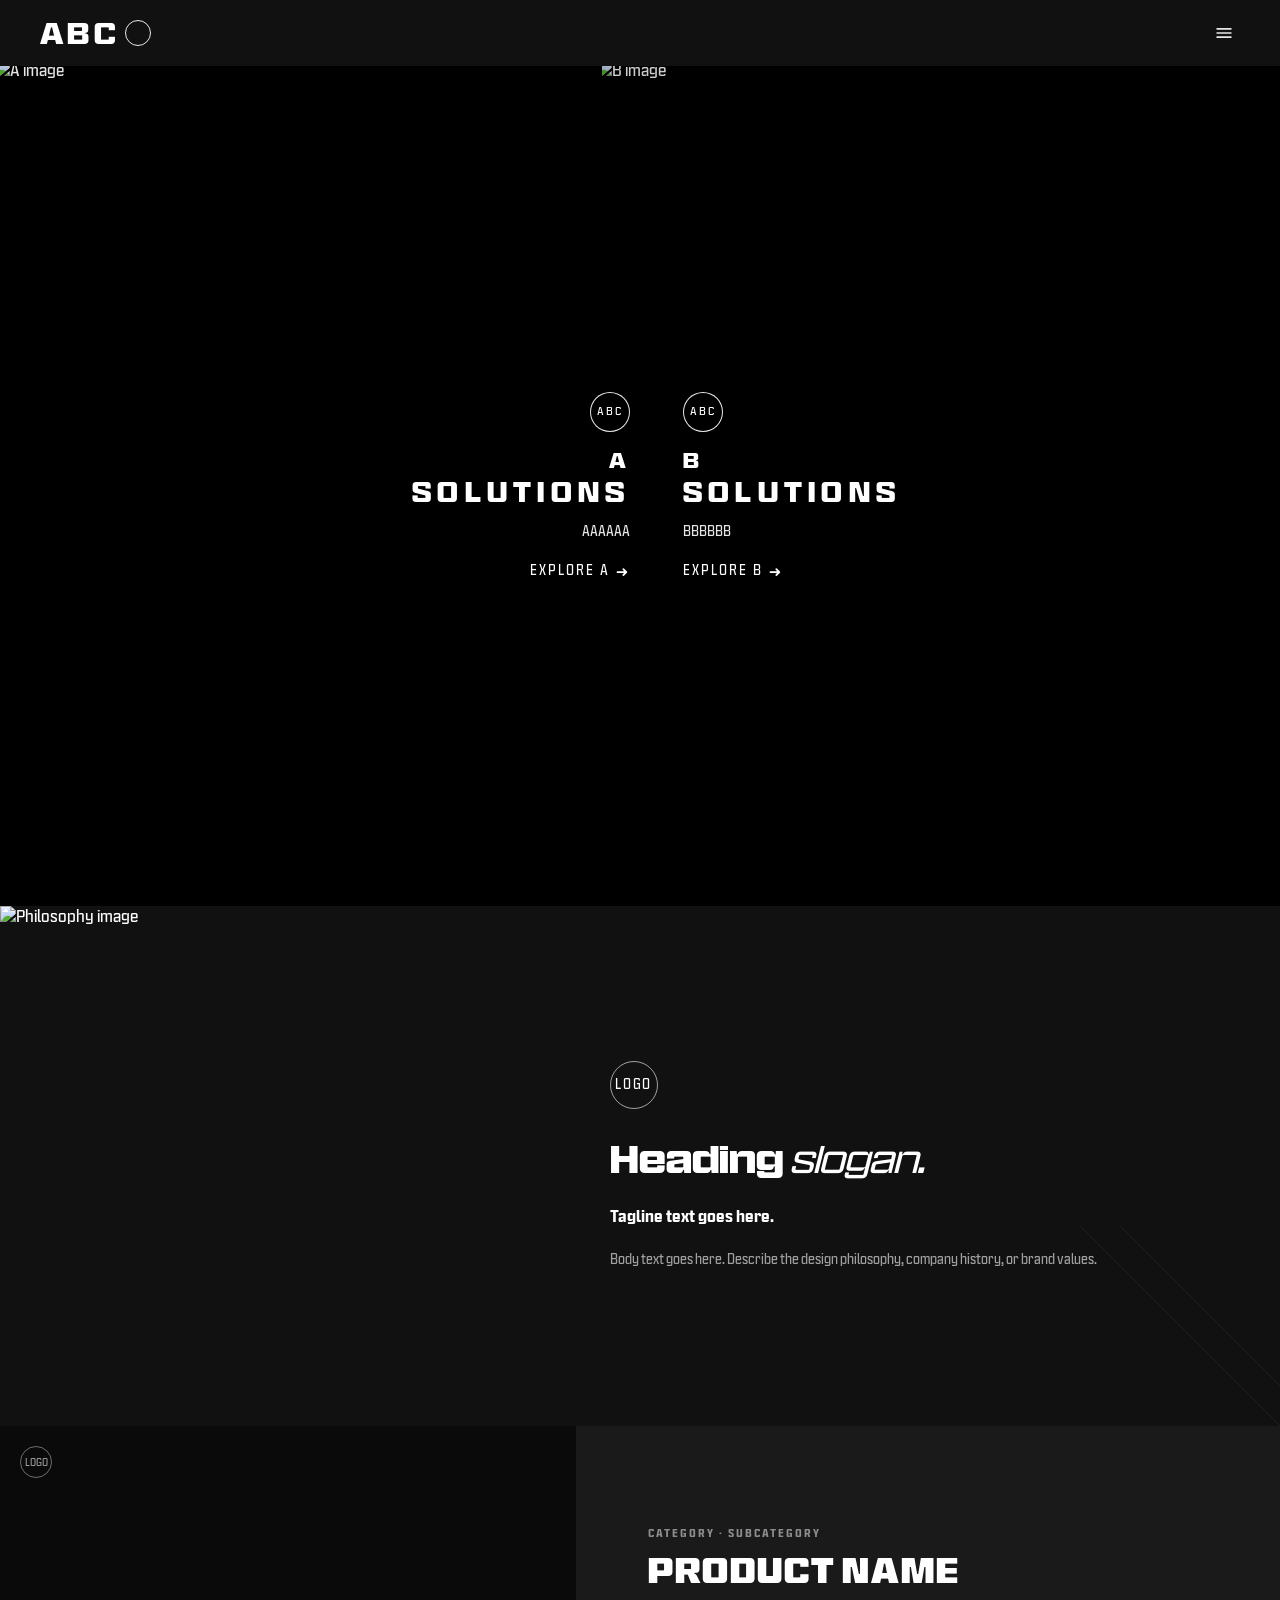
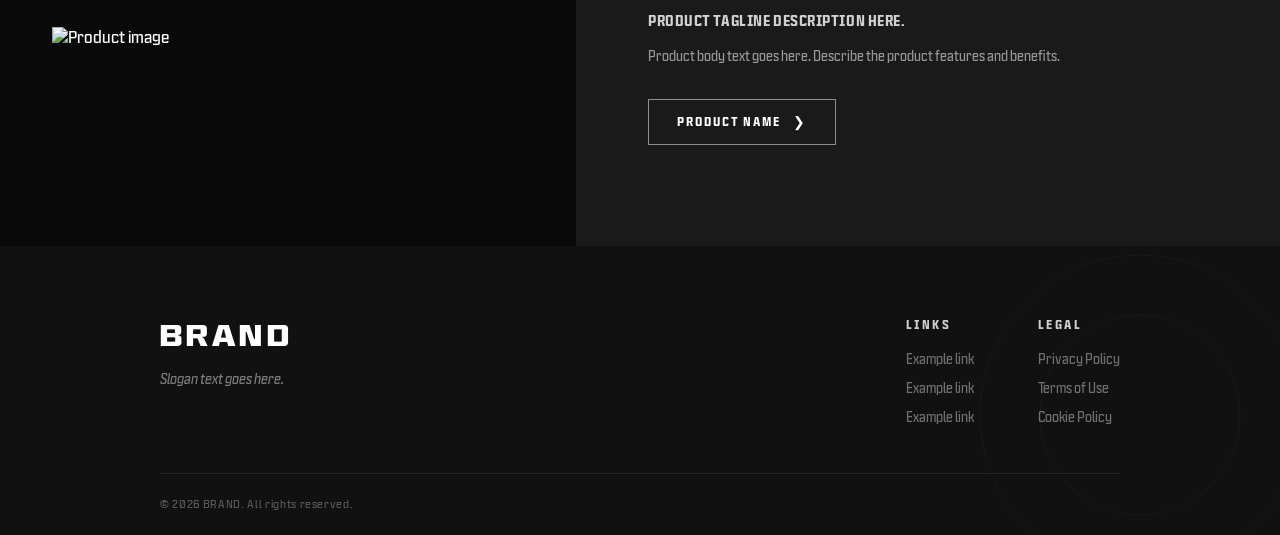
==== docs/index.html @ 8c626a12 "Initial commit: static website with Flask source and GitHub Pages build Made-with: Cursor" ====
<!DOCTYPE html>
<html lang="zh-CN">
<head>
  <meta charset="UTF-8" />
  <title>首页模版 - Defence / Security</title>
  <meta name="viewport" content="width=device-width, initial-scale=1" />
  <link rel="stylesheet" href="css/home.css" />
</head>
<body>
  <!-- 顶部导航栏 -->
  <header class="site-header">
    <div class="nav-left">
      <a href="#" class="nav-logo" id="nav-logo">
        <span id="nav-logo-text"></span>
        <span class="nav-logo-badge" id="nav-logo-badge"></span>
      </a>
    </div>
    <div class="nav-right">
      <button class="nav-icon-btn" id="nav-menu-btn" type="button" aria-label="Menu">
        <svg class="icon-menu" viewBox="0 0 24 24" aria-hidden="true">
          <path d="M3 6h18v2H3V6zm0 5h18v2H3v-2zm0 5h18v2H3v-2z" />
        </svg>
        <svg class="icon-close" viewBox="0 0 24 24" aria-hidden="true">
          <path d="M19 6.41L17.59 5 12 10.59 6.41 5 5 6.41 10.59 12 5 17.59 6.41 19 12 13.41 17.59 19 19 17.59 13.41 12z" />
        </svg>
      </button>
    </div>
  </header>

  <!-- 全屏菜单 -->
  <div class="menu-overlay" id="menu-overlay" aria-hidden="true">
    <svg class="menu-deco menu-deco-ring" viewBox="0 0 400 400" aria-hidden="true">
      <circle cx="200" cy="200" r="180" />
      <circle cx="200" cy="200" r="120" />
    </svg>
    <svg class="menu-deco menu-deco-dots" viewBox="0 0 200 200" aria-hidden="true">
      <circle cx="20" cy="20" r="3" />
      <circle cx="60" cy="40" r="2" />
      <circle cx="100" cy="15" r="4" />
      <circle cx="140" cy="55" r="2.5" />
      <circle cx="180" cy="30" r="3" />
      <circle cx="40" cy="80" r="2" />
      <circle cx="90" cy="70" r="3.5" />
      <circle cx="150" cy="90" r="2" />
      <circle cx="30" cy="140" r="3" />
      <circle cx="80" cy="160" r="2.5" />
      <circle cx="160" cy="150" r="3" />
      <circle cx="120" cy="180" r="2" />
    </svg>
    <svg class="menu-deco menu-deco-lines" viewBox="0 0 600 600" aria-hidden="true">
      <line x1="0" y1="150" x2="600" y2="50" />
      <line x1="0" y1="300" x2="600" y2="200" />
      <line x1="0" y1="450" x2="600" y2="550" />
    </svg>

    <div class="menu-body">
      <div class="menu-columns">
        <div class="menu-column">
          <h3 class="menu-section-title">SECTION ONE</h3>
          <ul class="menu-list">
            <li><a href="#">Example link 1</a></li>
            <li><a href="#">Example link 2</a></li>
            <li><a href="#">Example link 3</a></li>
          </ul>
        </div>
        <div class="menu-column">
          <h3 class="menu-section-title">SECTION TWO</h3>
          <ul class="menu-list">
            <li><a href="#">Example link A</a></li>
            <li><a href="#">Example link B</a></li>
            <li><a href="#">Example link C</a></li>
          </ul>
        </div>
        <div class="menu-column">
          <h3 class="menu-section-title">SECTION THREE</h3>
          <ul class="menu-list">
            <li><a href="#">Example link &alpha;</a></li>
            <li><a href="#">Example link &beta;</a></li>
          </ul>
        </div>
        <div class="menu-column">
          <h3 class="menu-section-title">SECTION FOUR</h3>
          <ul class="menu-list">
            <li><a href="#">Example link I</a></li>
            <li><a href="#">Example link II</a></li>
          </ul>
        </div>
      </div>
      <div class="menu-footer-row">
        <button class="menu-newsletter-btn" type="button">
          subscribe
        </button>
        <div class="menu-footer-tagline">slogan 1</div>
      </div>
    </div>
  </div>

  <!-- 首屏左右双栏 -->
  <main class="hero">
    <svg class="sr-only" aria-hidden="true">
      <defs>
        <clipPath id="clip-left" clipPathUnits="objectBoundingBox">
          <path d="M0 0 L0.98 0 L0.98 0.45 C0.97 0.55, 0.95 0.65, 0.92 0.75 C0.89 0.85, 0.87 0.93, 0.86 1 L0 1 Z" />
        </clipPath>
        <clipPath id="clip-right" clipPathUnits="objectBoundingBox">
          <path d="M0 0 L1 0 L1 1 L0 1 C0.04 0.92, 0.08 0.85, 0.15 0.7 C0.22 0.5, 0.30 0.3, 0.35 0 Z" />
        </clipPath>
      </defs>
    </svg>
    <section class="hero-column hero-column-left" id="hero-left">
      <img class="hero-bg" id="hero-left-bg" src="about:blank" alt="" />
      <div class="hero-content">
        <div class="hero-logo-mark" id="hero-left-mark"></div>
        <div class="hero-title">
          <div class="hero-title-line" id="hero-left-title-line1"></div>
          <div class="hero-title-line" id="hero-left-title-line2"></div>
        </div>
        <p class="hero-subtitle" id="hero-left-subtitle"></p>
        <a href="#" class="hero-link" id="hero-left-link">
          <span id="hero-left-link-label"></span>
          <span>&#10140;</span>
        </a>
      </div>
    </section>

    <section class="hero-column hero-column-right" id="hero-right">
      <img class="hero-bg" id="hero-right-bg" src="about:blank" alt="" />
      <div class="hero-content">
        <div class="hero-logo-mark" id="hero-right-mark"></div>
        <div class="hero-title">
          <div class="hero-title-line" id="hero-right-title-line1"></div>
          <div class="hero-title-line" id="hero-right-title-line2"></div>
        </div>
        <p class="hero-subtitle" id="hero-right-subtitle"></p>
        <a href="#" class="hero-link" id="hero-right-link">
          <span id="hero-right-link-label"></span>
          <span>&#10140;</span>
        </a>
      </div>
    </section>
  </main>

  <!-- 设计理念介绍 -->
  <section class="philosophy fade-section">
    <div class="philosophy-image">
      <img class="philosophy-img" id="philosophy-img" src="about:blank" alt="" />
    </div>
    <div class="philosophy-content">
      <div class="philosophy-icon" id="philosophy-icon"></div>
      <h2 class="philosophy-heading">
        <span class="philosophy-heading-bold" id="philosophy-heading-bold"></span>
        <span class="philosophy-heading-light" id="philosophy-heading-light"></span>
      </h2>
      <p class="philosophy-tagline" id="philosophy-tagline"></p>
      <p class="philosophy-body" id="philosophy-body"></p>
    </div>
    <svg class="section-deco section-deco-corner" viewBox="0 0 200 200" aria-hidden="true">
      <line x1="0" y1="0" x2="200" y2="200" />
      <line x1="40" y1="0" x2="200" y2="160" />
    </svg>
  </section>

  <!-- 产品卡片 -->
  <section class="product-card fade-section" id="product-card">
    <div class="product-card-image">
      <div class="product-card-badge" id="product-card-badge"></div>
      <img class="product-card-img" id="product-card-img" src="about:blank" alt="" />
    </div>
    <div class="product-card-content">
      <p class="product-card-category" id="product-card-category"></p>
      <h2 class="product-card-title" id="product-card-title"></h2>
      <p class="product-card-tagline" id="product-card-tagline"></p>
      <p class="product-card-body" id="product-card-body"></p>
      <a class="product-card-link" id="product-card-link" href="#">
        <span id="product-card-link-label"></span>
        <span class="product-card-link-arrow">&#10095;</span>
      </a>
    </div>
  </section>

  <!-- 底部 -->
  <footer class="site-footer">
    <div class="footer-inner">
      <div class="footer-brand">
        <span class="footer-logo" id="footer-logo"></span>
        <p class="footer-slogan" id="footer-slogan"></p>
      </div>
      <div class="footer-links">
        <div class="footer-link-group">
          <h4 class="footer-link-title">Links</h4>
          <ul>
            <li><a href="#">Example link</a></li>
            <li><a href="#">Example link</a></li>
            <li><a href="#">Example link</a></li>
          </ul>
        </div>
        <div class="footer-link-group">
          <h4 class="footer-link-title">Legal</h4>
          <ul>
            <li><a href="#">Privacy Policy</a></li>
            <li><a href="#">Terms of Use</a></li>
            <li><a href="#">Cookie Policy</a></li>
          </ul>
        </div>
      </div>
    </div>
    <div class="footer-bottom">
      <p id="footer-copyright"></p>
    </div>
    <svg class="footer-deco" viewBox="0 0 400 400" aria-hidden="true">
      <circle cx="200" cy="200" r="160" />
      <circle cx="200" cy="200" r="100" />
    </svg>
  </footer>

  <script src="js/home.js"></script>
</body>
</html>
---- docs/css/home.css ----
/* Hitmarker Display */
@font-face {
  font-family: "Hitmarker";
  src: url("../fonts/HitmarkerNormal-Light.woff2") format("woff2");
  font-weight: 300;
  font-style: normal;
  font-display: swap;
}
@font-face {
  font-family: "Hitmarker";
  src: url("../fonts/HitmarkerNormal-Regular.woff2") format("woff2");
  font-weight: 400;
  font-style: normal;
  font-display: swap;
}
@font-face {
  font-family: "Hitmarker";
  src: url("../fonts/HitmarkerNormal-Medium.woff2") format("woff2");
  font-weight: 500;
  font-style: normal;
  font-display: swap;
}
@font-face {
  font-family: "Hitmarker";
  src: url("../fonts/HitmarkerNormal-Bold.woff2") format("woff2");
  font-weight: 700;
  font-style: normal;
  font-display: swap;
}
@font-face {
  font-family: "Hitmarker";
  src: url("../fonts/HitmarkerNormal-Black.woff2") format("woff2");
  font-weight: 900;
  font-style: normal;
  font-display: swap;
}

/* Hitmarker Text */
@font-face {
  font-family: "Hitmarker Text";
  src: url("../fonts/HitmarkerText-Regular.woff2") format("woff2");
  font-weight: 400;
  font-style: normal;
  font-display: swap;
}
@font-face {
  font-family: "Hitmarker Text";
  src: url("../fonts/HitmarkerText-Medium.woff2") format("woff2");
  font-weight: 500;
  font-style: normal;
  font-display: swap;
}
@font-face {
  font-family: "Hitmarker Text";
  src: url("../fonts/HitmarkerText-Bold.woff2") format("woff2");
  font-weight: 700;
  font-style: normal;
  font-display: swap;
}
@font-face {
  font-family: "Hitmarker Text";
  src: url("../fonts/HitmarkerText-Italic.woff2") format("woff2");
  font-weight: 400;
  font-style: italic;
  font-display: swap;
}

* {
  box-sizing: border-box;
  margin: 0;
  padding: 0;
}

html {
  scroll-behavior: smooth;
}

body {
  font-family: "Hitmarker Text", "Hitmarker", -apple-system, BlinkMacSystemFont,
    system-ui, sans-serif;
  background: #000;
  color: #fff;
  min-height: 100vh;
}

a {
  color: inherit;
  text-decoration: none;
}

img {
  max-width: 100%;
  display: block;
}

/* 顶部导航栏 */

.site-header {
  background: #111;
  color: #fff;
  padding: 16px 40px;
  display: flex;
  align-items: center;
  justify-content: space-between;
  position: relative;
  z-index: 50;
}

.nav-left {
  display: flex;
  align-items: center;
  gap: 12px;
}

.nav-logo {
  font-family: "Hitmarker", sans-serif;
  font-weight: 700;
  font-size: 28px;
  letter-spacing: 0.16em;
  text-transform: uppercase;
  display: inline-flex;
  align-items: center;
  gap: 6px;
}

.nav-logo-badge {
  width: 26px;
  height: 26px;
  border-radius: 999px;
  border: 1px solid rgba(255, 255, 255, 0.9);
  display: inline-flex;
  align-items: center;
  justify-content: center;
  font-size: 11px;
}

.nav-right {
  display: flex;
  align-items: center;
  gap: 14px;
}

.nav-icon-btn {
  width: 32px;
  height: 32px;
  border-radius: 50%;
  border: none;
  background: transparent;
  display: inline-flex;
  align-items: center;
  justify-content: center;
  padding: 0;
  cursor: pointer;
}

.nav-icon-btn svg {
  width: 20px;
  height: 20px;
  fill: #ffffff;
  opacity: 0.9;
  transition:
    opacity 0.2s ease,
    transform 0.2s ease;
}

.nav-icon-btn:hover svg {
  opacity: 1;
  transform: scale(1.05);
}

.nav-icon-btn .icon-close {
  display: none;
}

.nav-icon-btn.is-active .icon-menu {
  display: none;
}

.nav-icon-btn.is-active .icon-close {
  display: block;
}

/* 全屏菜单 */

.menu-overlay {
  position: fixed;
  inset: 0;
  z-index: 40;
  background: linear-gradient(145deg, #0a0a0a 0%, #111 35%, #1a1a1a 60%, #222 100%);
  visibility: hidden;
  opacity: 0;
  transition:
    opacity 0.35s ease,
    visibility 0.35s ease;
  overflow: hidden;
}

.menu-overlay.is-active {
  visibility: visible;
  opacity: 1;
}

/* 装饰性 SVG 元素 */

.menu-deco {
  position: absolute;
  pointer-events: none;
}

.menu-deco-ring {
  width: 480px;
  height: 480px;
  right: -80px;
  bottom: -100px;
  fill: none;
  stroke: rgba(255, 255, 255, 0.05);
  stroke-width: 1;
  animation: decoSpin 40s linear infinite;
}

.menu-deco-dots {
  width: 300px;
  height: 300px;
  right: 60px;
  top: 80px;
  fill: rgba(255, 255, 255, 0.07);
  animation: decoFloat 6s ease-in-out infinite alternate;
}

.menu-deco-lines {
  width: 100%;
  height: 100%;
  left: 0;
  top: 0;
  stroke: rgba(255, 255, 255, 0.03);
  stroke-width: 1;
  fill: none;
}

@keyframes decoSpin {
  from { transform: rotate(0deg); }
  to { transform: rotate(360deg); }
}

@keyframes decoFloat {
  from { transform: translateY(0); }
  to { transform: translateY(-18px); }
}

/* 菜单主体内容 */

.menu-body {
  position: relative;
  z-index: 1;
  max-width: 960px;
  margin: 0 auto;
  padding: 100px 48px 48px;
  height: 100%;
  display: flex;
  flex-direction: column;
  justify-content: center;
  gap: 48px;
}

.menu-columns {
  display: grid;
  grid-template-columns: repeat(4, minmax(0, 1fr));
  gap: 40px;
}

.menu-column {
  font-size: 13px;
}

.menu-section-title {
  font-family: "Hitmarker", sans-serif;
  font-size: 14px;
  font-weight: 700;
  letter-spacing: 0.2em;
  text-transform: uppercase;
  margin-bottom: 16px;
  padding-bottom: 10px;
  border-bottom: 1px solid rgba(255, 255, 255, 0.15);
  color: #fff;
}

.menu-list {
  list-style: none;
  display: grid;
  gap: 10px;
  color: rgba(255, 255, 255, 0.6);
}

.menu-list li {
  padding: 4px 0;
}

.menu-list a {
  color: inherit;
  text-decoration: none;
  display: inline-block;
  font-size: 13px;
  letter-spacing: 0.04em;
  position: relative;
  padding-left: 14px;
  transition:
    color 0.2s ease,
    padding-left 0.2s ease;
}

.menu-list a::before {
  content: "";
  position: absolute;
  left: 0;
  top: 50%;
  width: 6px;
  height: 1px;
  background: rgba(255, 255, 255, 0.3);
  transition:
    width 0.2s ease,
    background 0.2s ease;
}

.menu-list a:hover {
  color: #ffffff;
  padding-left: 20px;
}

.menu-list a:hover::before {
  width: 12px;
  background: #ffffff;
}

.menu-footer-row {
  margin-top: auto;
  display: flex;
  align-items: center;
  justify-content: space-between;
  gap: 16px;
  font-size: 12px;
  padding-top: 20px;
  border-top: 1px solid rgba(255, 255, 255, 0.1);
}

.menu-newsletter-btn {
  padding: 10px 24px;
  border-radius: 0;
  border: 1px solid rgba(255, 255, 255, 0.6);
  background: transparent;
  color: #ffffff;
  font-size: 11px;
  letter-spacing: 0.2em;
  text-transform: uppercase;
  cursor: pointer;
  transition:
    background 0.2s ease,
    border-color 0.2s ease;
}

.menu-newsletter-btn:hover {
  background: rgba(255, 255, 255, 0.1);
  border-color: #ffffff;
}

.menu-footer-tagline {
  white-space: nowrap;
  opacity: 0.5;
  font-style: italic;
  letter-spacing: 0.08em;
}

/* 首屏左右双栏 */

.hero {
  height: calc(100vh - 60px);
  min-height: 480px;
  display: flex;
  flex-direction: row;
}

.hero-column {
  position: relative;
  flex: 1 1 50%;
  overflow: hidden;
  cursor: pointer;
  transition: flex 0.5s cubic-bezier(0.25, 0.46, 0.45, 0.94);
}

.hero-column::before {
  content: "";
  position: absolute;
  inset: 0;
  background: linear-gradient(
    to bottom,
    rgba(0, 0, 0, 0.1),
    rgba(0, 0, 0, 0.5)
  );
  z-index: 1;
  transition: background 0.5s ease;
}

.hero:hover .hero-column {
  flex: 0.7 1 35%;
}

.hero:hover .hero-column:hover {
  flex: 1.3 1 65%;
}

.hero:hover .hero-column:not(:hover)::before {
  background: linear-gradient(
    to bottom,
    rgba(0, 0, 0, 0.25),
    rgba(0, 0, 0, 0.65)
  );
}

.sr-only {
  position: absolute;
  width: 0;
  height: 0;
  overflow: hidden;
}

.hero-column-left {
  clip-path: url(#clip-left);
  margin-right: -3%;
  z-index: 2;
}

.hero-column-right {
  margin-left: -3%;
  z-index: 1;
}

.hero-bg {
  position: absolute;
  inset: -6px;
  object-fit: cover;
  width: calc(100% + 12px);
  height: calc(100% + 12px);
  transition: transform 0.4s ease-out;
}

.hero-column:hover .hero-bg {
  transform: scale(1.04);
}

.hero-content {
  position: relative;
  z-index: 2;
  height: 100%;
  display: flex;
  flex-direction: column;
  justify-content: center;
  padding: 40px;
  color: #fff;
}

.hero-column-left .hero-content {
  align-items: flex-end;
  text-align: right;
  padding-left: 30%;
  padding-right: 48px;
}

.hero-column-right .hero-content {
  padding-left: 12%;
}

.hero-logo-mark {
  width: 40px;
  height: 40px;
  border-radius: 999px;
  border: 1px solid rgba(255, 255, 255, 0.9);
  display: flex;
  align-items: center;
  justify-content: center;
  margin-bottom: 16px;
  font-size: 11px;
  letter-spacing: 0.18em;
  text-transform: uppercase;
  background: rgba(0, 0, 0, 0.35);
}

.hero-title-line {
  font-family: "Hitmarker", sans-serif;
  font-size: 20px;
  letter-spacing: 0.24em;
  text-transform: uppercase;
  font-weight: 700;
}

.hero-title-line + .hero-title-line {
  font-size: 26px;
  margin-top: 4px;
}

.hero-subtitle {
  margin-top: 14px;
  max-width: 320px;
  font-size: 13px;
  line-height: 1.5;
  opacity: 0.9;
}

.hero-link {
  margin-top: 20px;
  font-size: 13px;
  text-transform: uppercase;
  letter-spacing: 0.16em;
  display: inline-flex;
  align-items: center;
  gap: 6px;
  transition: gap 0.2s ease;
}

.hero-link:hover {
  gap: 10px;
}

.hero-link span:first-child {
  position: relative;
}

.hero-link span:first-child::after {
  content: "";
  position: absolute;
  left: 0;
  bottom: -2px;
  width: 0;
  height: 1px;
  background: #fff;
  transition: width 0.3s ease;
}

.hero-link:hover span:first-child::after {
  width: 100%;
}

.hero-link span:last-child {
  font-size: 15px;
  transform: translateY(1px);
}

/* 滚动淡入 */

.fade-section {
  opacity: 0;
  transform: translateY(40px);
  transition: opacity 0.7s ease, transform 0.7s ease;
}

.fade-section.is-visible {
  opacity: 1;
  transform: translateY(0);
}

/* 区块装饰线条 */

.section-deco {
  position: absolute;
  pointer-events: none;
}

.section-deco-corner {
  width: 200px;
  height: 200px;
  right: 0;
  bottom: 0;
  stroke: rgba(255, 255, 255, 0.05);
  stroke-width: 1;
  fill: none;
}

/* 设计理念介绍 */

.philosophy {
  display: flex;
  align-items: stretch;
  background: #111;
  min-height: 520px;
  position: relative;
  overflow: hidden;
}

.philosophy-image {
  flex: 0 0 42%;
  position: relative;
  overflow: hidden;
}

.philosophy-img {
  width: 100%;
  height: 100%;
  object-fit: cover;
  display: block;
}

.philosophy-content {
  flex: 1;
  display: flex;
  flex-direction: column;
  justify-content: center;
  padding: 80px 80px 80px 72px;
  color: #fff;
}

.philosophy-icon {
  width: 48px;
  height: 48px;
  border-radius: 999px;
  border: 1.5px solid rgba(255, 255, 255, 0.6);
  display: flex;
  align-items: center;
  justify-content: center;
  font-size: 13px;
  letter-spacing: 0.12em;
  margin-bottom: 28px;
}

.philosophy-heading {
  font-family: "Hitmarker", sans-serif;
  font-size: 36px;
  line-height: 1.2;
  margin-bottom: 24px;
}

.philosophy-heading-bold {
  font-weight: 700;
}

.philosophy-heading-light {
  font-weight: 300;
  font-style: italic;
}

.philosophy-tagline {
  font-size: 16px;
  font-weight: 600;
  line-height: 1.5;
  margin-bottom: 20px;
  max-width: 520px;
}

.philosophy-body {
  font-size: 13px;
  line-height: 1.8;
  opacity: 0.6;
  max-width: 520px;
}

/* 产品卡片 */

.product-card {
  display: flex;
  align-items: stretch;
  min-height: 420px;
  position: relative;
  overflow: hidden;
}

.product-card-image {
  flex: 0 0 45%;
  position: relative;
  overflow: hidden;
  background: #0a0a0a;
  display: flex;
  align-items: center;
  justify-content: center;
}

.product-card-badge {
  position: absolute;
  top: 20px;
  left: 20px;
  width: 32px;
  height: 32px;
  border-radius: 999px;
  border: 1px solid rgba(255, 255, 255, 0.4);
  display: flex;
  align-items: center;
  justify-content: center;
  font-size: 10px;
  color: rgba(255, 255, 255, 0.6);
  z-index: 1;
}

.product-card-img {
  width: 82%;
  height: auto;
  object-fit: contain;
  display: block;
}

.product-card-content {
  flex: 1;
  display: flex;
  flex-direction: column;
  justify-content: center;
  padding: 64px 72px;
  background: #1a1a1a;
  color: #fff;
}

.product-card-category {
  font-size: 11px;
  font-weight: 700;
  letter-spacing: 0.18em;
  text-transform: uppercase;
  margin-bottom: 12px;
  color: rgba(255, 255, 255, 0.5);
}

.product-card-title {
  font-family: "Hitmarker", sans-serif;
  font-size: 32px;
  font-weight: 900;
  letter-spacing: 0.06em;
  text-transform: uppercase;
  margin-bottom: 20px;
  color: #fff;
}

.product-card-tagline {
  font-size: 14px;
  font-weight: 700;
  line-height: 1.5;
  text-transform: uppercase;
  letter-spacing: 0.04em;
  margin-bottom: 14px;
  max-width: 480px;
  color: rgba(255, 255, 255, 0.8);
}

.product-card-body {
  font-size: 13px;
  line-height: 1.7;
  color: rgba(255, 255, 255, 0.55);
  max-width: 480px;
  margin-bottom: 32px;
}

.product-card-link {
  display: inline-flex;
  align-items: center;
  gap: 12px;
  padding: 14px 28px;
  border: 1.5px solid rgba(255, 255, 255, 0.5);
  color: #fff;
  font-size: 12px;
  font-weight: 700;
  letter-spacing: 0.16em;
  text-transform: uppercase;
  text-decoration: none;
  transition: background 0.25s ease, border-color 0.25s ease;
  align-self: flex-start;
}

.product-card-link:hover {
  background: rgba(255, 255, 255, 0.08);
  border-color: #fff;
}

.product-card-link-arrow {
  font-size: 14px;
  transition: transform 0.2s ease;
}

.product-card-link:hover .product-card-link-arrow {
  transform: translateX(4px);
}

/* 底部 Footer */

.site-footer {
  background: #111;
  color: #fff;
  position: relative;
  overflow: hidden;
  padding: 72px 40px 0;
}

.footer-inner {
  max-width: 960px;
  margin: 0 auto;
  display: flex;
  justify-content: space-between;
  gap: 48px;
  padding-bottom: 48px;
  border-bottom: 1px solid rgba(255, 255, 255, 0.08);
}

.footer-brand {
  max-width: 320px;
}

.footer-logo {
  font-family: "Hitmarker", sans-serif;
  font-size: 28px;
  font-weight: 700;
  letter-spacing: 0.16em;
  text-transform: uppercase;
  display: block;
  margin-bottom: 16px;
}

.footer-slogan {
  font-family: "Hitmarker Text", sans-serif;
  font-size: 13px;
  line-height: 1.7;
  opacity: 0.45;
  font-style: italic;
}

.footer-links {
  display: flex;
  gap: 64px;
}

.footer-link-group h4 {
  font-size: 12px;
  font-weight: 700;
  letter-spacing: 0.2em;
  text-transform: uppercase;
  margin-bottom: 16px;
  color: rgba(255, 255, 255, 0.8);
}

.footer-link-group ul {
  list-style: none;
  display: grid;
  gap: 10px;
}

.footer-link-group a {
  font-size: 13px;
  color: rgba(255, 255, 255, 0.4);
  transition: color 0.2s ease;
}

.footer-link-group a:hover {
  color: #fff;
}

.footer-bottom {
  max-width: 960px;
  margin: 0 auto;
  padding: 24px 0;
  font-size: 11px;
  opacity: 0.3;
  letter-spacing: 0.06em;
}

.footer-deco {
  position: absolute;
  width: 400px;
  height: 400px;
  right: -60px;
  bottom: -80px;
  fill: none;
  stroke: rgba(255, 255, 255, 0.03);
  stroke-width: 1;
  pointer-events: none;
  animation: decoSpin 50s linear infinite;
}

/* 响应式 */

@media (max-width: 900px) {
  .hero {
    flex-direction: column;
    height: auto;
  }

  .hero-column {
    height: 50vh;
    min-height: 260px;
  }

  .hero-column-left::after,
  .hero-column-right::after {
    display: none;
  }

  .hero-content {
    padding: 32px 24px;
  }

  .hero-title-line {
    font-size: 18px;
  }

  .hero-title-line + .hero-title-line {
    font-size: 22px;
  }

  .philosophy {
    flex-direction: column;
    min-height: auto;
  }

  .philosophy-image {
    flex: none;
    height: 300px;
  }

  .philosophy-content {
    padding: 48px 32px;
  }

  .philosophy-heading {
    font-size: 28px;
  }

  .product-card {
    flex-direction: column;
    min-height: auto;
  }

  .product-card-image {
    flex: none;
    min-height: 280px;
  }

  .product-card-content {
    padding: 40px 32px;
  }

  .product-card-title {
    font-size: 24px;
  }

  .site-header {
    padding: 8px 16px;
  }

  .menu-body {
    padding: 80px 24px 32px;
  }

  .menu-columns {
    grid-template-columns: repeat(2, minmax(0, 1fr));
    gap: 28px;
  }

  .menu-deco-ring {
    width: 300px;
    height: 300px;
    right: -60px;
    bottom: -60px;
  }

  .menu-deco-dots {
    width: 200px;
    height: 200px;
  }

  .footer-inner {
    flex-direction: column;
    gap: 32px;
  }

  .footer-links {
    gap: 40px;
  }

  .site-footer {
    padding: 48px 24px 0;
  }

  .section-deco-corner {
    width: 120px;
    height: 120px;
  }
}

@media (max-width: 600px) {
  .menu-columns {
    grid-template-columns: minmax(0, 1fr);
    gap: 24px;
  }

  .menu-deco-ring,
  .menu-deco-dots {
    display: none;
  }

  .footer-links {
    flex-direction: column;
    gap: 28px;
  }

  .footer-deco {
    display: none;
  }
}
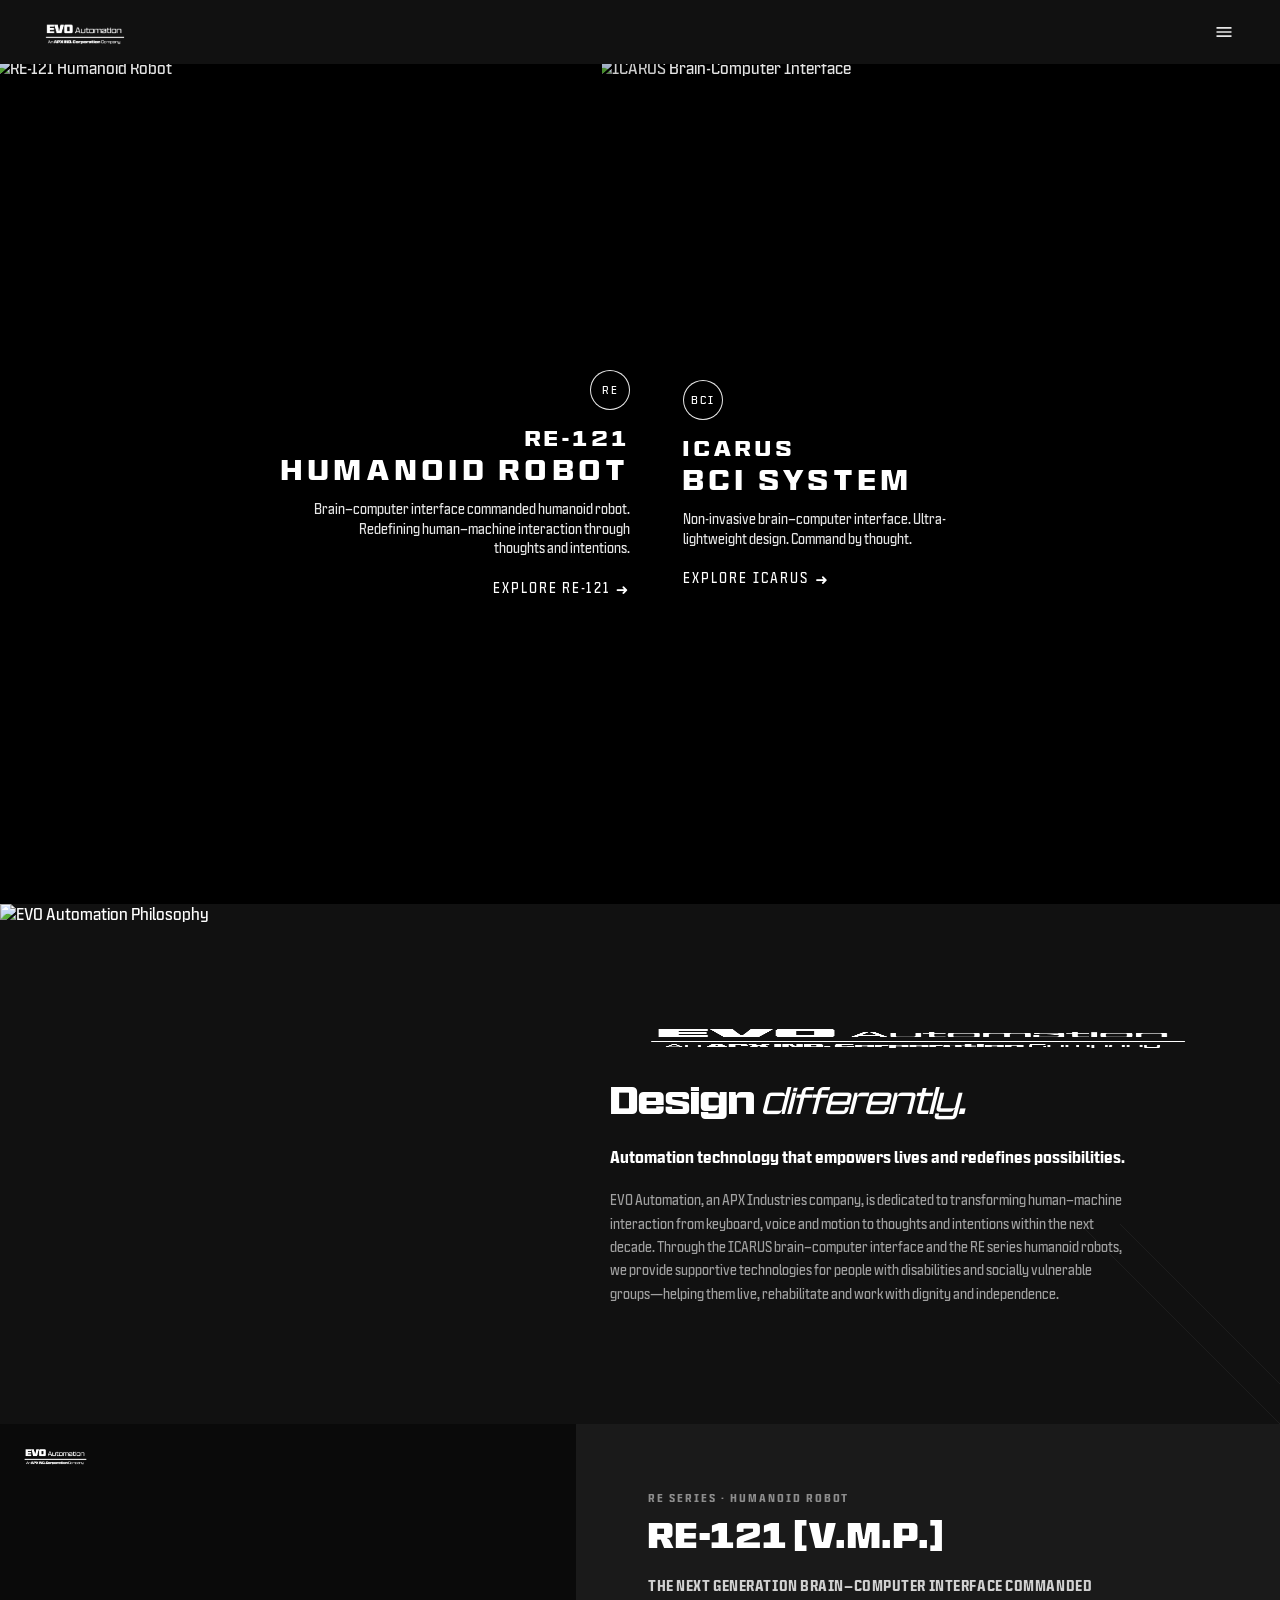
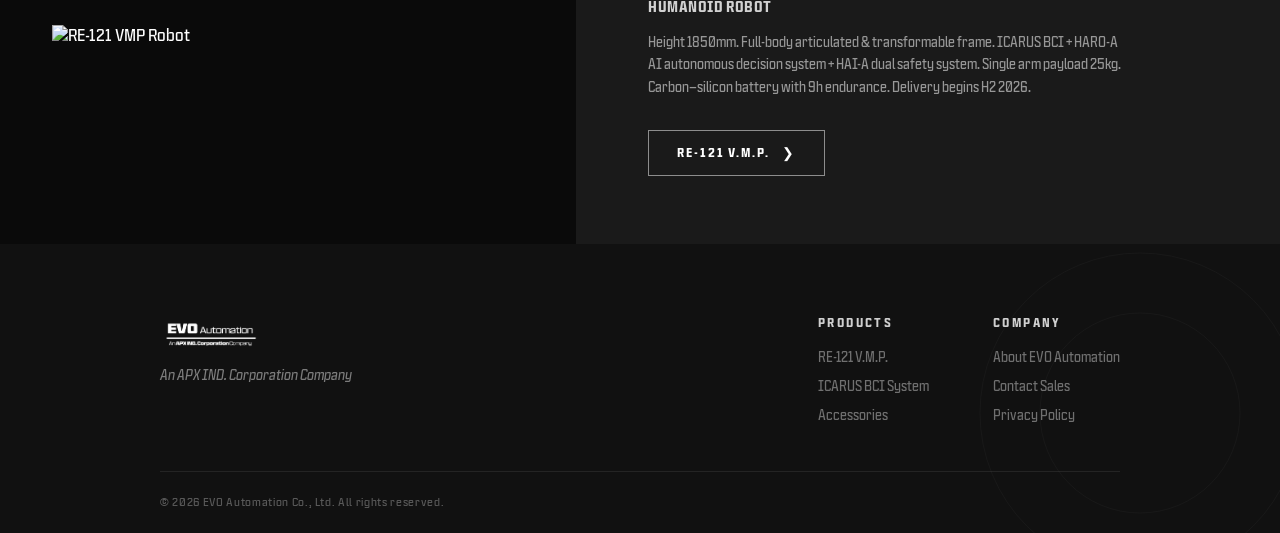
==== commit cdfa4de1: "Update website content with EVO Automation branding - Replace all placeholder text with actual EVO A" ====
--- a/docs/index.html
+++ b/docs/index.html
@@ -2,17 +2,19 @@
 <html lang="zh-CN">
 <head>
   <meta charset="UTF-8" />
-  <title>首页模版 - Defence / Security</title>
+  <title>EVO Automation – An APX IND. Corporation Company</title>
   <meta name="viewport" content="width=device-width, initial-scale=1" />
-  <link rel="stylesheet" href="css/home.css" />
+  <link
+    rel="stylesheet"
+    href="css/home.css"
+  />
 </head>
 <body>
   <!-- 顶部导航栏 -->
   <header class="site-header">
     <div class="nav-left">
       <a href="#" class="nav-logo" id="nav-logo">
-        <span id="nav-logo-text"></span>
-        <span class="nav-logo-badge" id="nav-logo-badge"></span>
+        <img class="nav-logo-img" src="img/logo.png" alt="EVO Automation" />
       </a>
     </div>
     <div class="nav-right">
@@ -29,6 +31,7 @@
 
   <!-- 全屏菜单 -->
   <div class="menu-overlay" id="menu-overlay" aria-hidden="true">
+    <!-- 装饰性 SVG 几何图案 -->
     <svg class="menu-deco menu-deco-ring" viewBox="0 0 400 400" aria-hidden="true">
       <circle cx="200" cy="200" r="180" />
       <circle cx="200" cy="200" r="120" />
@@ -56,47 +59,48 @@
     <div class="menu-body">
       <div class="menu-columns">
         <div class="menu-column">
-          <h3 class="menu-section-title">SECTION ONE</h3>
-          <ul class="menu-list">
-            <li><a href="#">Example link 1</a></li>
-            <li><a href="#">Example link 2</a></li>
-            <li><a href="#">Example link 3</a></li>
-          </ul>
-        </div>
-        <div class="menu-column">
-          <h3 class="menu-section-title">SECTION TWO</h3>
-          <ul class="menu-list">
-            <li><a href="#">Example link A</a></li>
-            <li><a href="#">Example link B</a></li>
-            <li><a href="#">Example link C</a></li>
-          </ul>
-        </div>
-        <div class="menu-column">
-          <h3 class="menu-section-title">SECTION THREE</h3>
-          <ul class="menu-list">
-            <li><a href="#">Example link &alpha;</a></li>
-            <li><a href="#">Example link &beta;</a></li>
-          </ul>
-        </div>
-        <div class="menu-column">
-          <h3 class="menu-section-title">SECTION FOUR</h3>
-          <ul class="menu-list">
-            <li><a href="#">Example link I</a></li>
-            <li><a href="#">Example link II</a></li>
+          <h3 class="menu-section-title">PRODUCTS</h3>
+          <ul class="menu-list">
+            <li><a href="#">RE-121 V.M.P.</a></li>
+            <li><a href="#">RE-121</a></li>
+            <li><a href="#">ICARUS BCI System</a></li>
+          </ul>
+        </div>
+        <div class="menu-column">
+          <h3 class="menu-section-title">TECHNOLOGY</h3>
+          <ul class="menu-list">
+            <li><a href="#">HARO-A AI System</a></li>
+            <li><a href="#">HAI-A Safety System</a></li>
+            <li><a href="#">Articulated Frame</a></li>
+          </ul>
+        </div>
+        <div class="menu-column">
+          <h3 class="menu-section-title">SOLUTIONS</h3>
+          <ul class="menu-list">
+            <li><a href="#">Disability Assistance</a></li>
+            <li><a href="#">Enterprise (B2B)</a></li>
+          </ul>
+        </div>
+        <div class="menu-column">
+          <h3 class="menu-section-title">COMPANY</h3>
+          <ul class="menu-list">
+            <li><a href="#">About EVO Automation</a></li>
+            <li><a href="#">Contact Sales</a></li>
           </ul>
         </div>
       </div>
       <div class="menu-footer-row">
         <button class="menu-newsletter-btn" type="button">
-          subscribe
+          Subscribe
         </button>
-        <div class="menu-footer-tagline">slogan 1</div>
+        <div class="menu-footer-tagline">Redefining human–machine interaction</div>
       </div>
     </div>
   </div>
 
   <!-- 首屏左右双栏 -->
   <main class="hero">
+    <!-- 曲线裁切定义 -->
     <svg class="sr-only" aria-hidden="true">
       <defs>
         <clipPath id="clip-left" clipPathUnits="objectBoundingBox">
@@ -146,7 +150,7 @@
       <img class="philosophy-img" id="philosophy-img" src="about:blank" alt="" />
     </div>
     <div class="philosophy-content">
-      <div class="philosophy-icon" id="philosophy-icon"></div>
+      <img class="philosophy-icon-img" src="img/logo.png" alt="EVO Automation" />
       <h2 class="philosophy-heading">
         <span class="philosophy-heading-bold" id="philosophy-heading-bold"></span>
         <span class="philosophy-heading-light" id="philosophy-heading-light"></span>
@@ -154,6 +158,7 @@
       <p class="philosophy-tagline" id="philosophy-tagline"></p>
       <p class="philosophy-body" id="philosophy-body"></p>
     </div>
+    <!-- 装饰线条 -->
     <svg class="section-deco section-deco-corner" viewBox="0 0 200 200" aria-hidden="true">
       <line x1="0" y1="0" x2="200" y2="200" />
       <line x1="40" y1="0" x2="200" y2="160" />
@@ -163,7 +168,7 @@
   <!-- 产品卡片 -->
   <section class="product-card fade-section" id="product-card">
     <div class="product-card-image">
-      <div class="product-card-badge" id="product-card-badge"></div>
+      <img class="product-card-badge-img" src="img/logo.png" alt="EVO" />
       <img class="product-card-img" id="product-card-img" src="about:blank" alt="" />
     </div>
     <div class="product-card-content">
@@ -182,24 +187,24 @@
   <footer class="site-footer">
     <div class="footer-inner">
       <div class="footer-brand">
-        <span class="footer-logo" id="footer-logo"></span>
+        <img class="footer-logo-img" src="img/logo.png" alt="EVO Automation" />
         <p class="footer-slogan" id="footer-slogan"></p>
       </div>
       <div class="footer-links">
         <div class="footer-link-group">
-          <h4 class="footer-link-title">Links</h4>
+          <h4 class="footer-link-title">Products</h4>
           <ul>
-            <li><a href="#">Example link</a></li>
-            <li><a href="#">Example link</a></li>
-            <li><a href="#">Example link</a></li>
+            <li><a href="#">RE-121 V.M.P.</a></li>
+            <li><a href="#">ICARUS BCI System</a></li>
+            <li><a href="#">Accessories</a></li>
           </ul>
         </div>
         <div class="footer-link-group">
-          <h4 class="footer-link-title">Legal</h4>
+          <h4 class="footer-link-title">Company</h4>
           <ul>
+            <li><a href="#">About EVO Automation</a></li>
+            <li><a href="#">Contact Sales</a></li>
             <li><a href="#">Privacy Policy</a></li>
-            <li><a href="#">Terms of Use</a></li>
-            <li><a href="#">Cookie Policy</a></li>
           </ul>
         </div>
       </div>
@@ -207,6 +212,7 @@
     <div class="footer-bottom">
       <p id="footer-copyright"></p>
     </div>
+    <!-- 装饰 -->
     <svg class="footer-deco" viewBox="0 0 400 400" aria-hidden="true">
       <circle cx="200" cy="200" r="160" />
       <circle cx="200" cy="200" r="100" />
--- a/docs/css/home.css
+++ b/docs/css/home.css
@@ -113,25 +113,14 @@
 }
 
 .nav-logo {
-  font-family: "Hitmarker", sans-serif;
-  font-weight: 700;
-  font-size: 28px;
-  letter-spacing: 0.16em;
-  text-transform: uppercase;
   display: inline-flex;
   align-items: center;
-  gap: 6px;
-}
-
-.nav-logo-badge {
-  width: 26px;
-  height: 26px;
-  border-radius: 999px;
-  border: 1px solid rgba(255, 255, 255, 0.9);
-  display: inline-flex;
-  align-items: center;
-  justify-content: center;
-  font-size: 11px;
+}
+
+.nav-logo-img {
+  height: 28px;
+  width: auto;
+  filter: invert(1);
 }
 
 .nav-right {
@@ -606,16 +595,10 @@
   color: #fff;
 }
 
-.philosophy-icon {
-  width: 48px;
-  height: 48px;
-  border-radius: 999px;
-  border: 1.5px solid rgba(255, 255, 255, 0.6);
-  display: flex;
-  align-items: center;
-  justify-content: center;
-  font-size: 13px;
-  letter-spacing: 0.12em;
+.philosophy-icon-img {
+  height: 28px;
+  width: auto;
+  filter: invert(1);
   margin-bottom: 28px;
 }
 
@@ -670,19 +653,13 @@
   justify-content: center;
 }
 
-.product-card-badge {
+.product-card-badge-img {
   position: absolute;
   top: 20px;
   left: 20px;
-  width: 32px;
-  height: 32px;
-  border-radius: 999px;
-  border: 1px solid rgba(255, 255, 255, 0.4);
-  display: flex;
-  align-items: center;
-  justify-content: center;
-  font-size: 10px;
-  color: rgba(255, 255, 255, 0.6);
+  height: 22px;
+  width: auto;
+  filter: invert(1);
   z-index: 1;
 }
 
@@ -795,12 +772,10 @@
   max-width: 320px;
 }
 
-.footer-logo {
-  font-family: "Hitmarker", sans-serif;
-  font-size: 28px;
-  font-weight: 700;
-  letter-spacing: 0.16em;
-  text-transform: uppercase;
+.footer-logo-img {
+  height: 32px;
+  width: auto;
+  filter: invert(1);
   display: block;
   margin-bottom: 16px;
 }
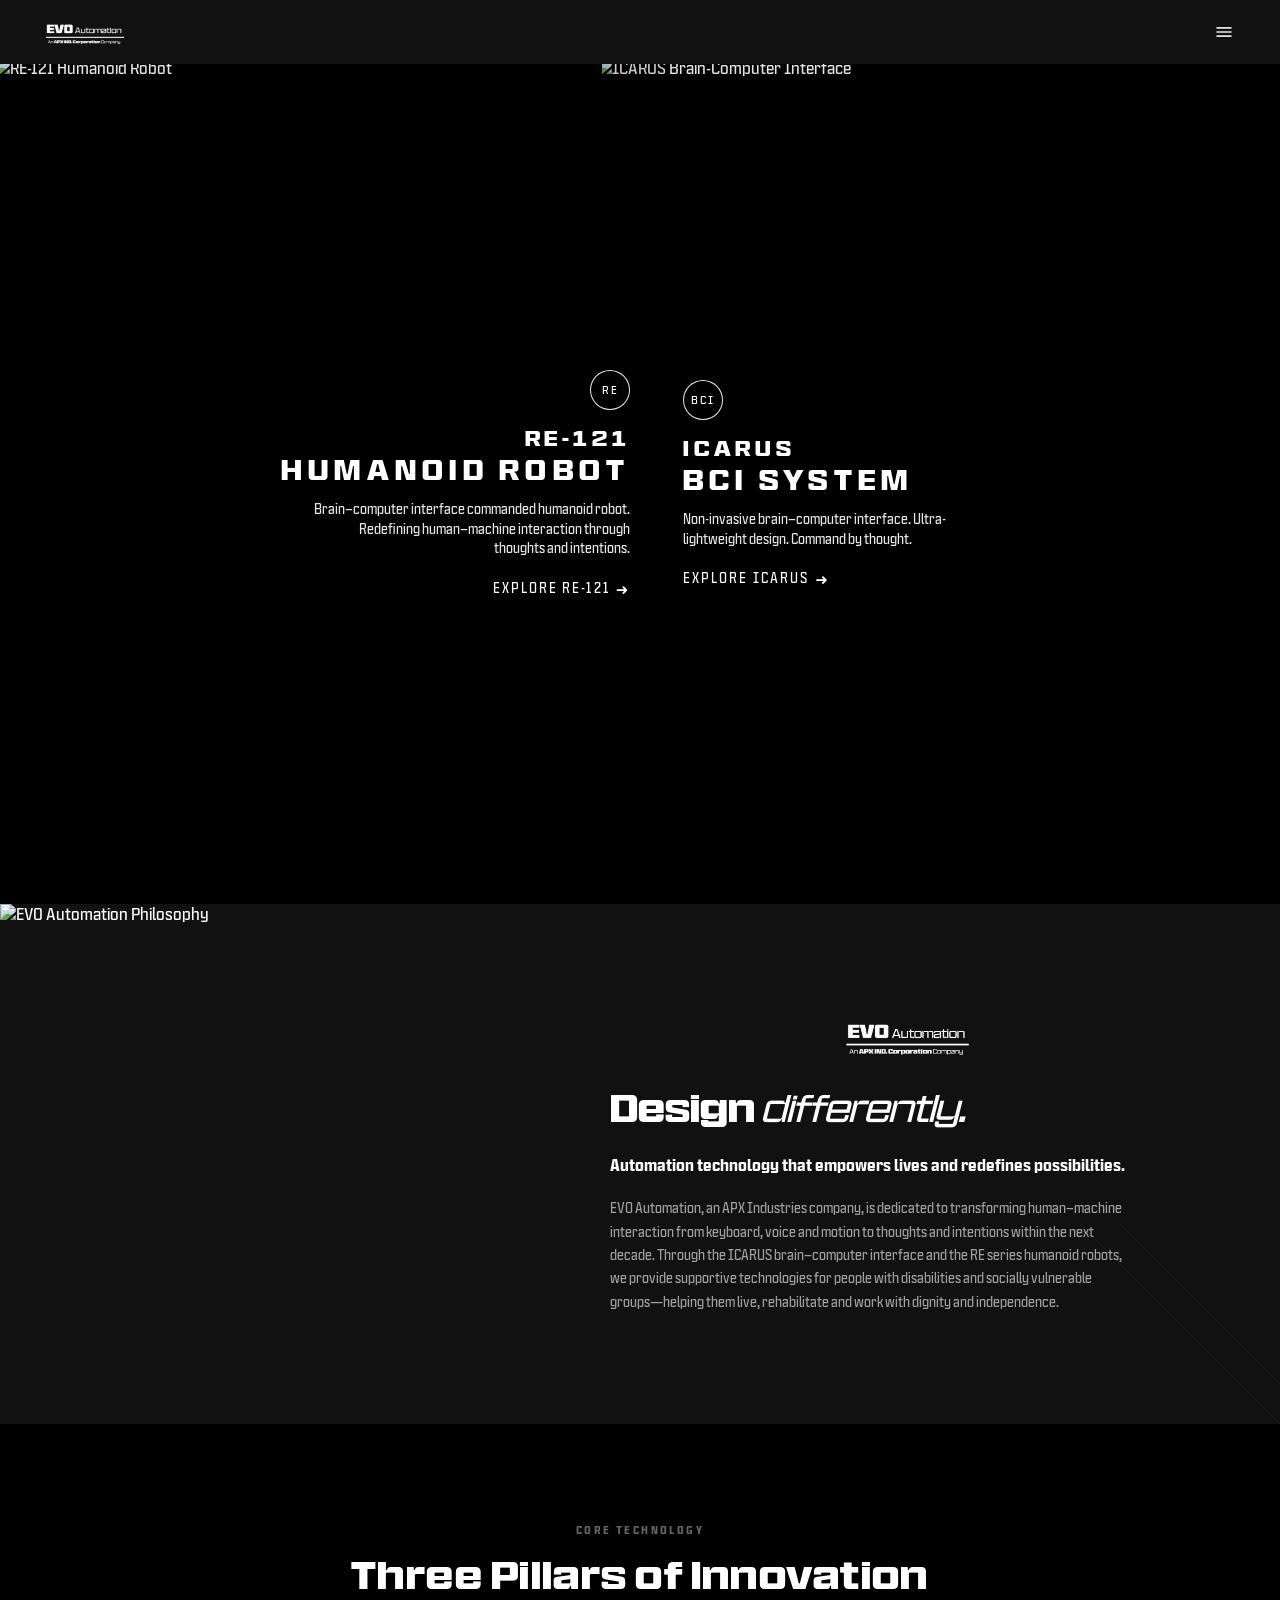
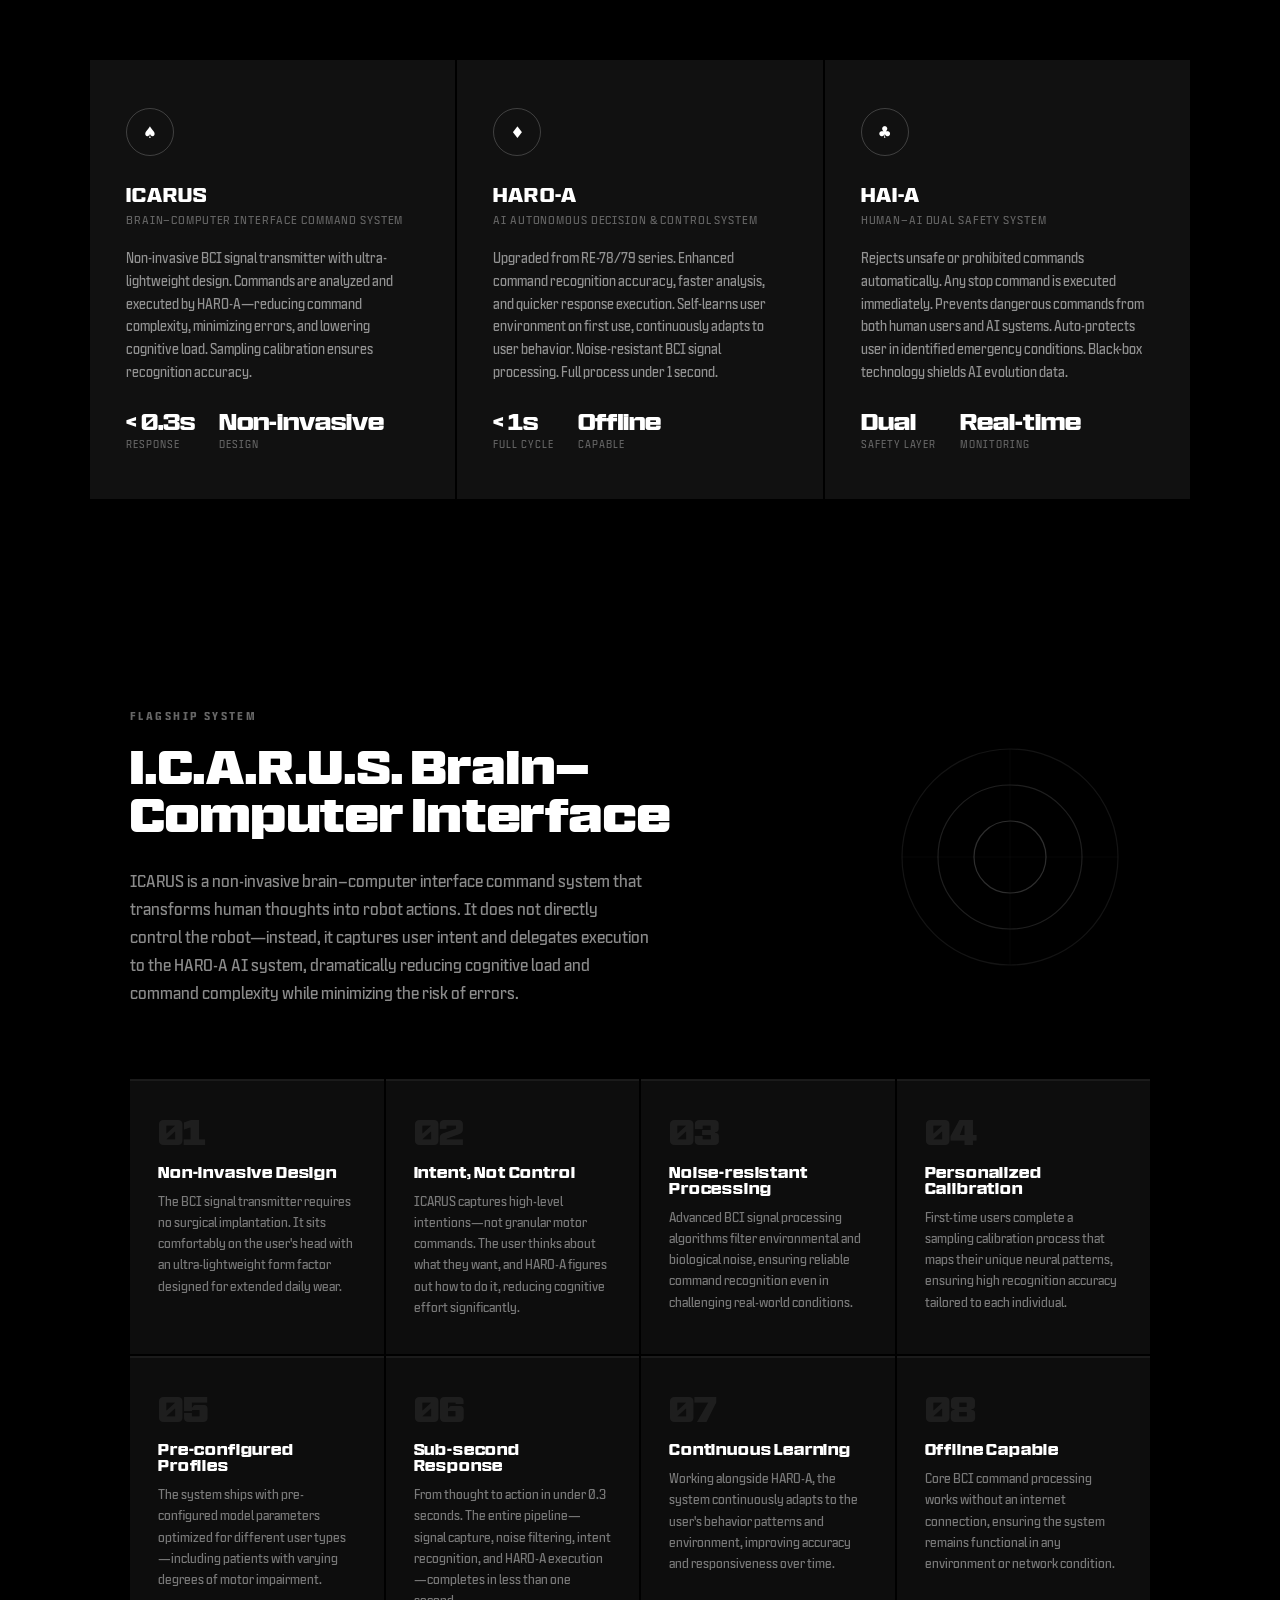
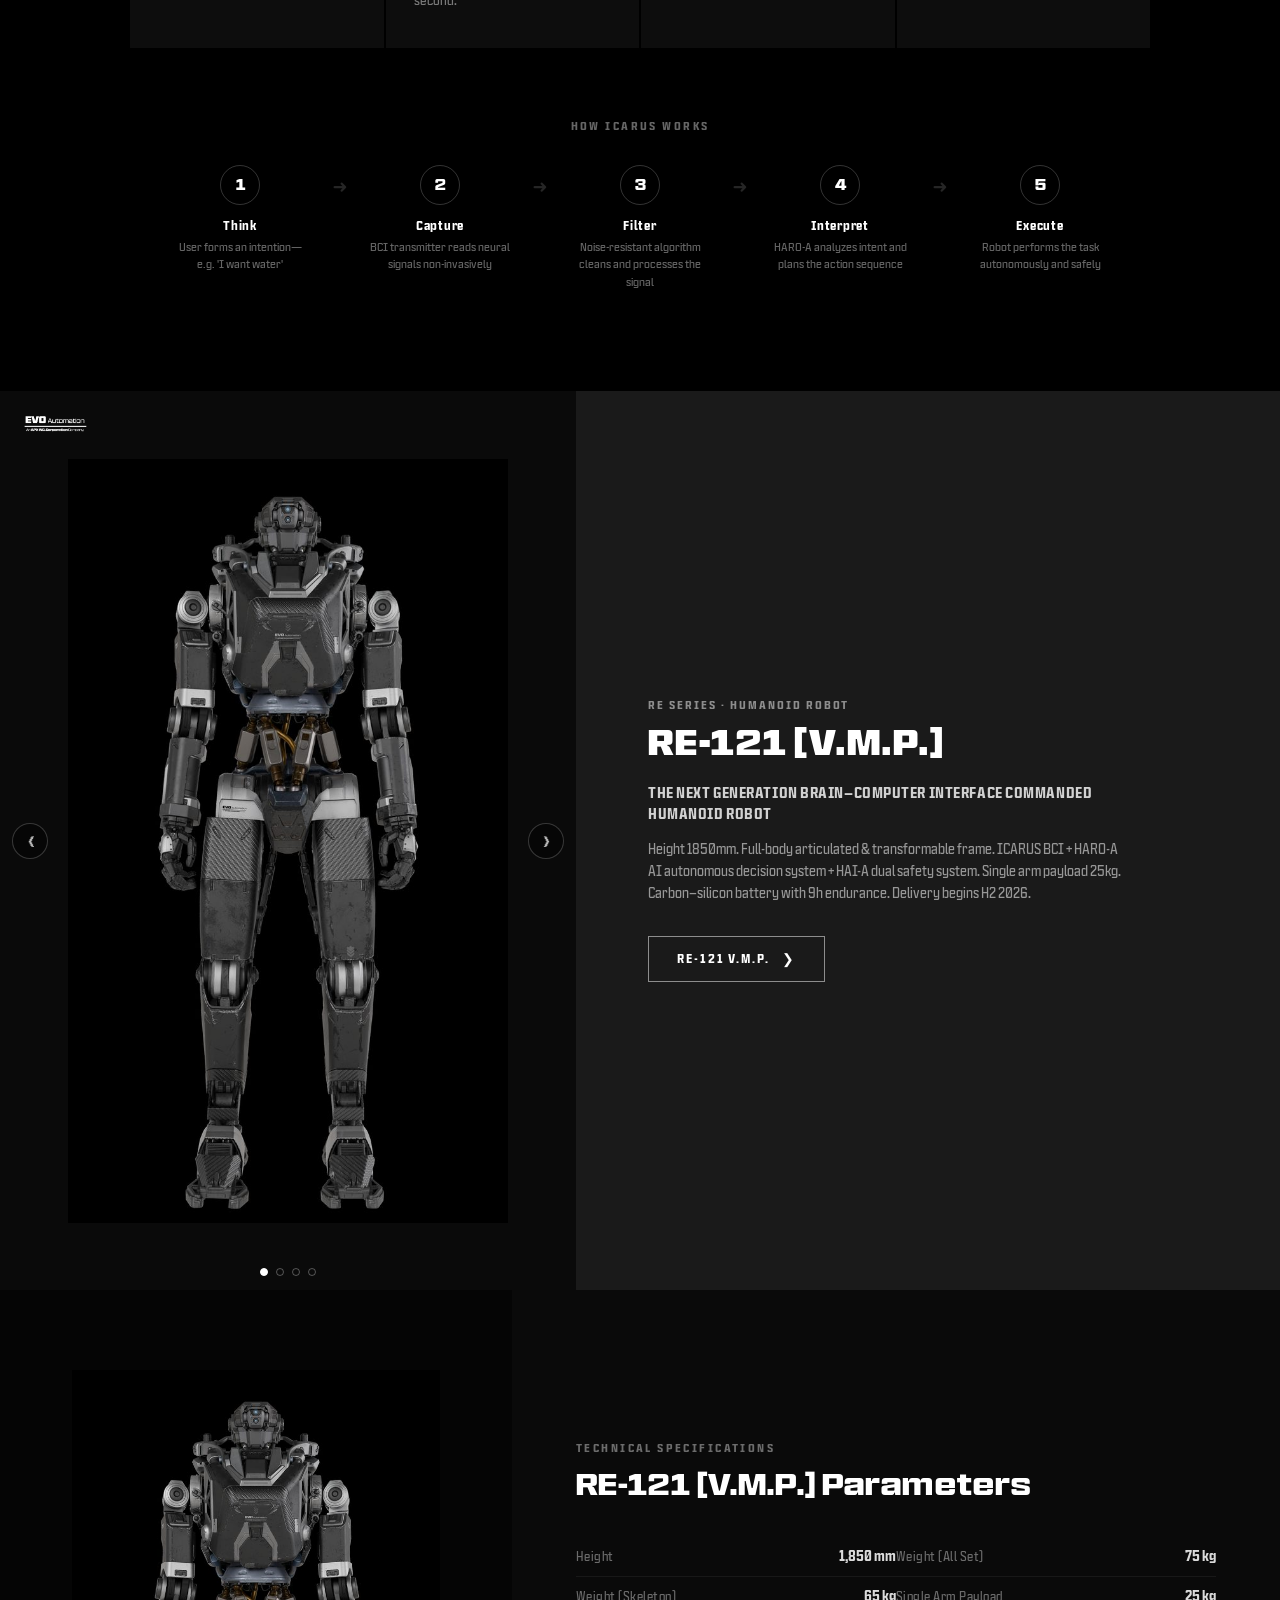
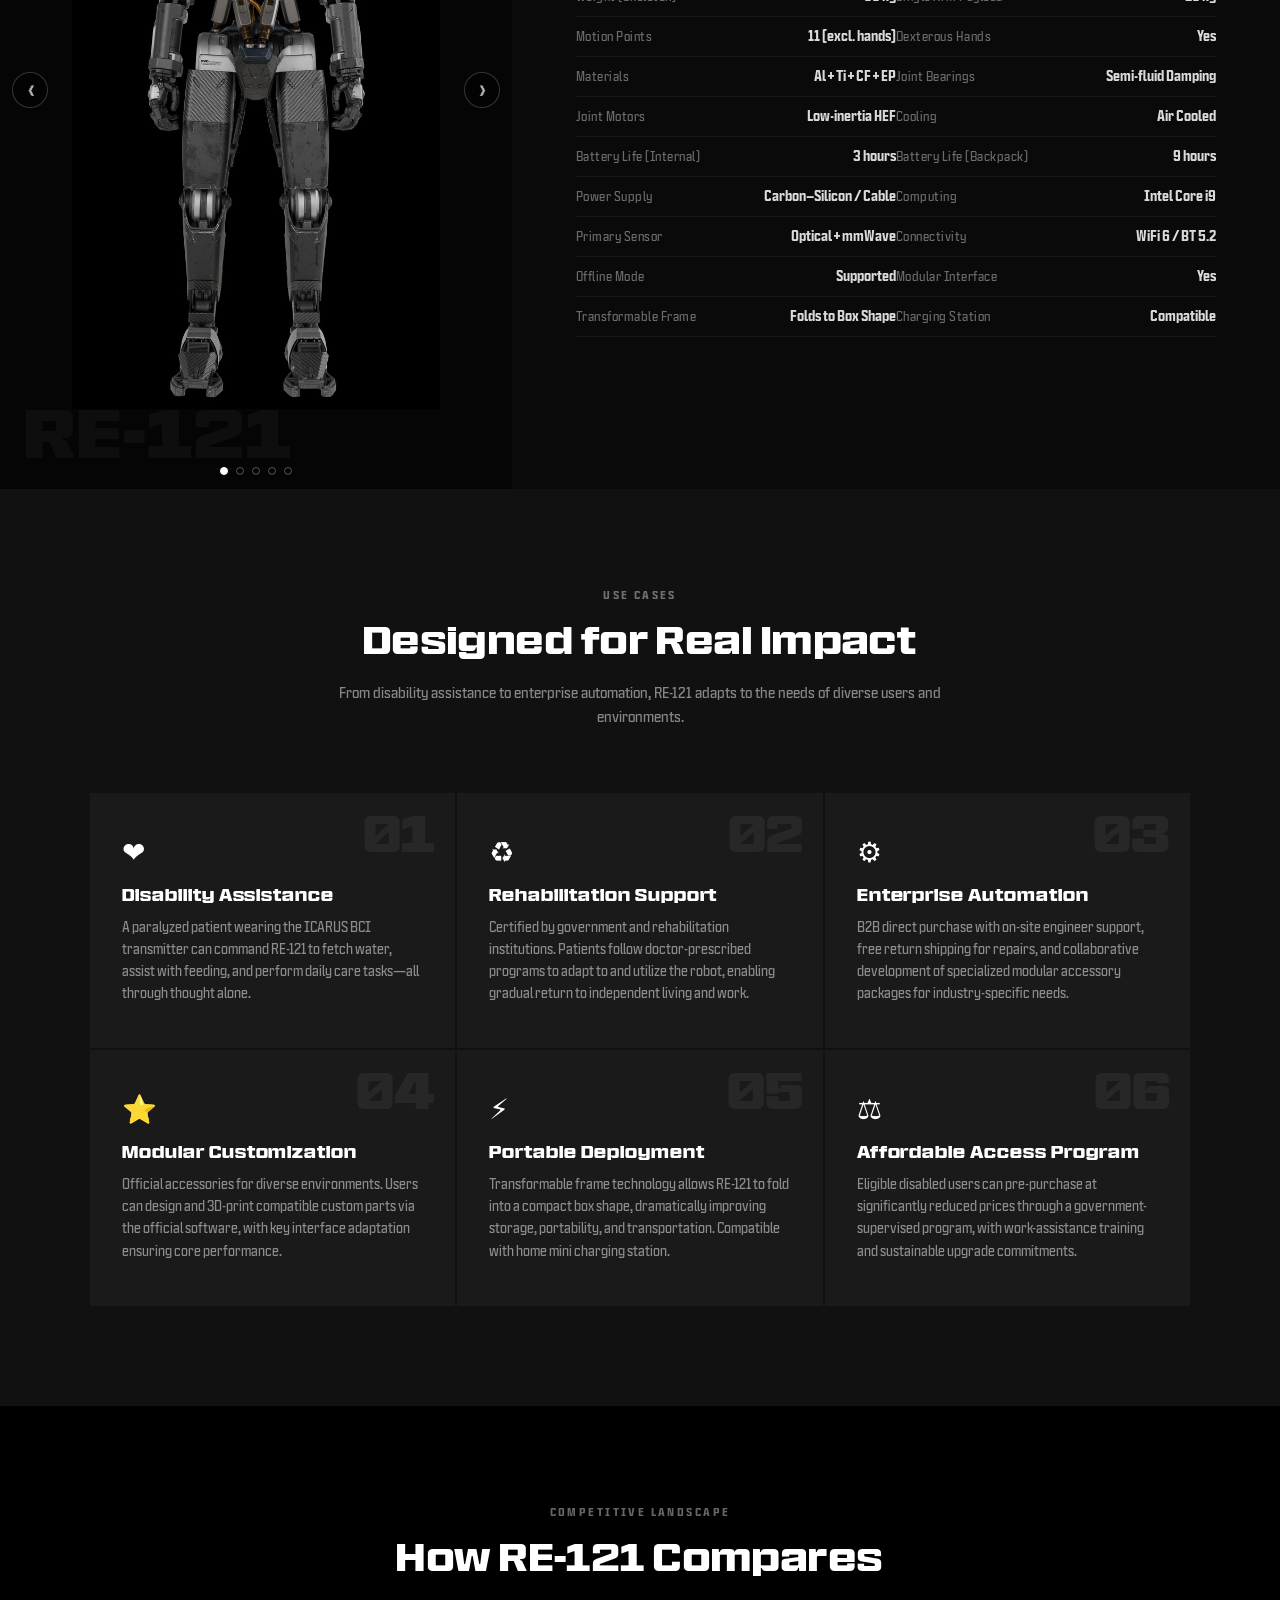
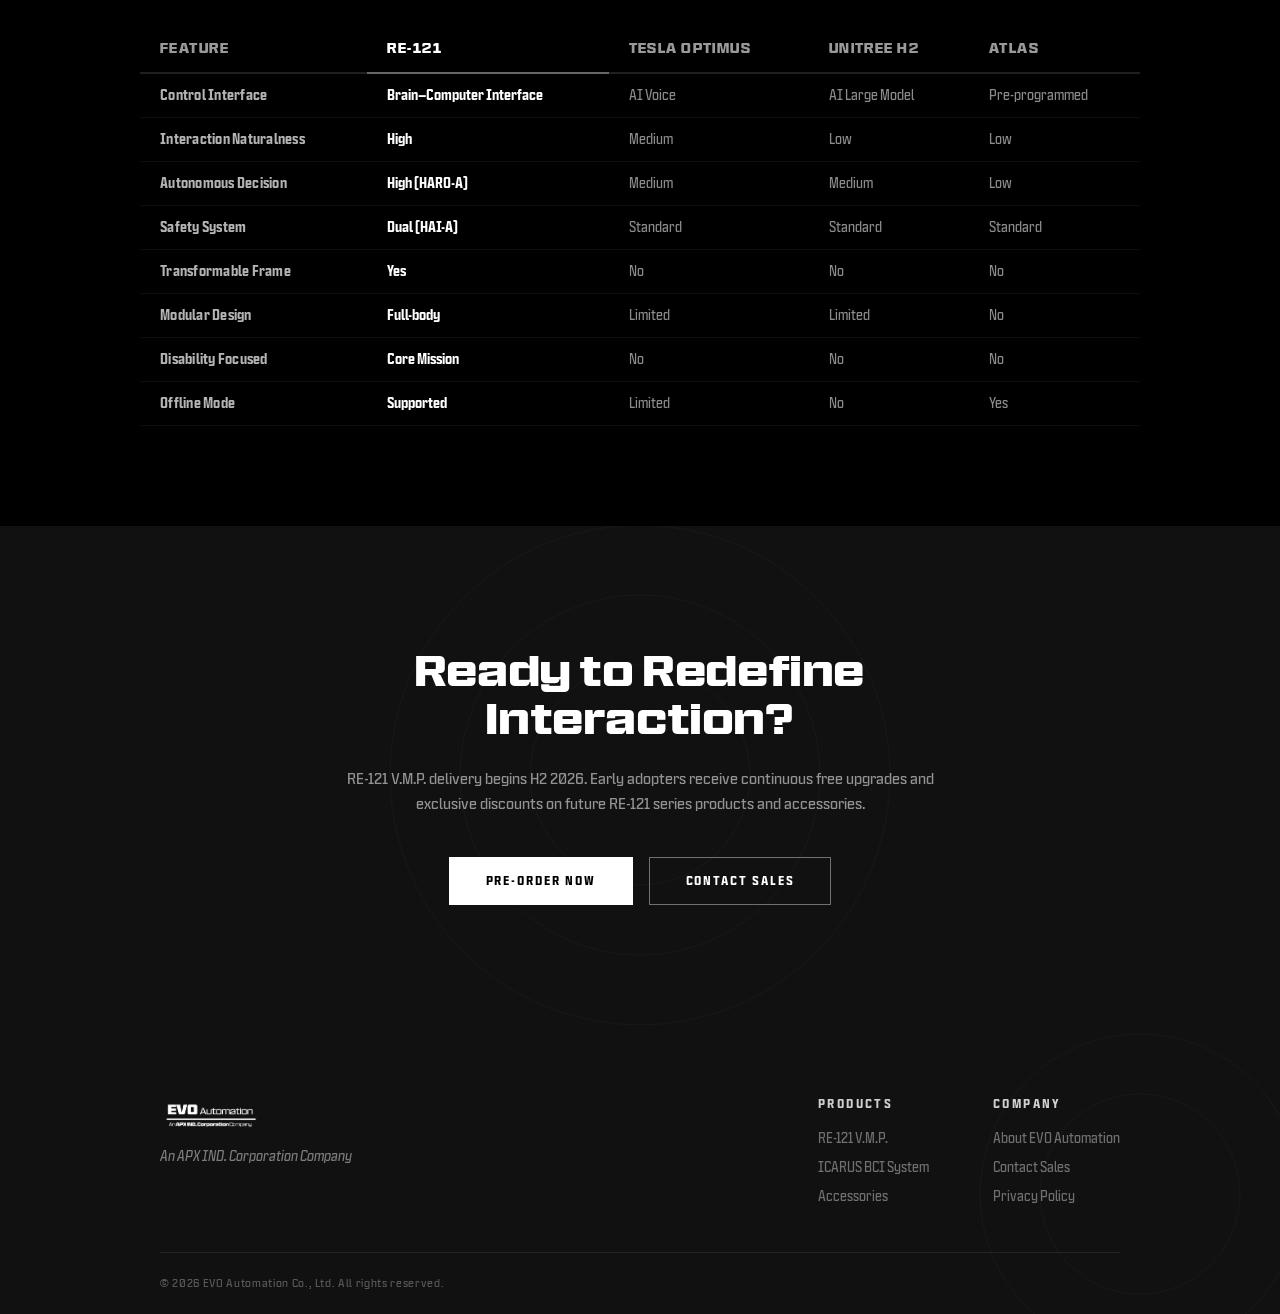
==== commit 6c6eaa85: "Add ICARUS deep-dive, robot image carousel, reorder sections - Add dedicated ICARUS BCI section with" ====
--- a/docs/index.html
+++ b/docs/index.html
@@ -61,39 +61,44 @@
         <div class="menu-column">
           <h3 class="menu-section-title">PRODUCTS</h3>
           <ul class="menu-list">
-            <li><a href="#">RE-121 V.M.P.</a></li>
-            <li><a href="#">RE-121</a></li>
-            <li><a href="#">ICARUS BCI System</a></li>
+            <li><a href="#product-card" class="menu-nav-link">RE-121 [V.M.P.]</a></li>
+            <li><a href="#specs-section" class="menu-nav-link">Technical Specifications</a></li>
+            <li><a href="#compare-section" class="menu-nav-link">Competitive Comparison</a></li>
           </ul>
         </div>
         <div class="menu-column">
           <h3 class="menu-section-title">TECHNOLOGY</h3>
           <ul class="menu-list">
-            <li><a href="#">HARO-A AI System</a></li>
-            <li><a href="#">HAI-A Safety System</a></li>
-            <li><a href="#">Articulated Frame</a></li>
+            <li><a href="#icarus-section" class="menu-nav-link">ICARUS BCI System</a></li>
+            <li><a href="#tech-section" class="menu-nav-link">HARO-A AI Decision System</a></li>
+            <li><a href="#tech-section" class="menu-nav-link">HAI-A Dual Safety System</a></li>
+            <li><a href="#tech-section" class="menu-nav-link">Articulated & Transformable Frame</a></li>
           </ul>
         </div>
         <div class="menu-column">
           <h3 class="menu-section-title">SOLUTIONS</h3>
           <ul class="menu-list">
-            <li><a href="#">Disability Assistance</a></li>
-            <li><a href="#">Enterprise (B2B)</a></li>
+            <li><a href="#scenario-section" class="menu-nav-link">Disability Assistance</a></li>
+            <li><a href="#scenario-section" class="menu-nav-link">Rehabilitation Support</a></li>
+            <li><a href="#scenario-section" class="menu-nav-link">Enterprise Automation</a></li>
+            <li><a href="#scenario-section" class="menu-nav-link">Modular Customization</a></li>
+            <li><a href="#scenario-section" class="menu-nav-link">Affordable Access Program</a></li>
           </ul>
         </div>
         <div class="menu-column">
           <h3 class="menu-section-title">COMPANY</h3>
           <ul class="menu-list">
-            <li><a href="#">About EVO Automation</a></li>
-            <li><a href="#">Contact Sales</a></li>
+            <li><a href="#philosophy" class="menu-nav-link">About EVO Automation</a></li>
+            <li><a href="#cta-section" class="menu-nav-link">Pre-order RE-121</a></li>
+            <li><a href="#cta-section" class="menu-nav-link">Contact Sales</a></li>
           </ul>
         </div>
       </div>
       <div class="menu-footer-row">
-        <button class="menu-newsletter-btn" type="button">
-          Subscribe
-        </button>
-        <div class="menu-footer-tagline">Redefining human–machine interaction</div>
+        <a class="menu-newsletter-btn" href="#cta-section">
+          Pre-order Now
+        </a>
+        <div class="menu-footer-tagline">An APX IND. Corporation Company</div>
       </div>
     </div>
   </div>
@@ -144,8 +149,8 @@
     </section>
   </main>
 
-  <!-- 设计理念介绍 -->
-  <section class="philosophy fade-section">
+  <!-- 1. 设计理念 / 公司介绍 -->
+  <section class="philosophy fade-section" id="philosophy">
     <div class="philosophy-image">
       <img class="philosophy-img" id="philosophy-img" src="about:blank" alt="" />
     </div>
@@ -158,18 +163,58 @@
       <p class="philosophy-tagline" id="philosophy-tagline"></p>
       <p class="philosophy-body" id="philosophy-body"></p>
     </div>
-    <!-- 装饰线条 -->
     <svg class="section-deco section-deco-corner" viewBox="0 0 200 200" aria-hidden="true">
       <line x1="0" y1="0" x2="200" y2="200" />
       <line x1="40" y1="0" x2="200" y2="160" />
     </svg>
   </section>
 
-  <!-- 产品卡片 -->
+  <!-- 2. 核心技术概览 (ICARUS / HARO-A / HAI-A) -->
+  <section class="tech-section fade-section" id="tech-section">
+    <div class="tech-header">
+      <p class="tech-label" id="tech-label"></p>
+      <h2 class="tech-title" id="tech-title"></h2>
+    </div>
+    <div class="tech-grid" id="tech-grid"></div>
+  </section>
+
+  <!-- 3. ICARUS 深度介绍 -->
+  <section class="icarus-section fade-section" id="icarus-section">
+    <div class="icarus-hero">
+      <div class="icarus-hero-content">
+        <p class="icarus-kicker" id="icarus-kicker"></p>
+        <h2 class="icarus-headline" id="icarus-headline"></h2>
+        <p class="icarus-lead" id="icarus-lead"></p>
+      </div>
+      <div class="icarus-hero-visual">
+        <div class="icarus-glyph" aria-hidden="true">
+          <svg viewBox="0 0 200 200">
+            <circle cx="100" cy="100" r="90" class="icarus-ring icarus-ring-outer" />
+            <circle cx="100" cy="100" r="60" class="icarus-ring icarus-ring-mid" />
+            <circle cx="100" cy="100" r="30" class="icarus-ring icarus-ring-inner" />
+            <line x1="100" y1="10" x2="100" y2="190" class="icarus-cross" />
+            <line x1="10" y1="100" x2="190" y2="100" class="icarus-cross" />
+          </svg>
+        </div>
+      </div>
+    </div>
+    <div class="icarus-features" id="icarus-features"></div>
+    <div class="icarus-flow">
+      <p class="icarus-flow-label" id="icarus-flow-label"></p>
+      <div class="icarus-flow-steps" id="icarus-flow-steps"></div>
+    </div>
+  </section>
+
+  <!-- 4. 产品卡片 (RE-121 V.M.P.) -->
   <section class="product-card fade-section" id="product-card">
     <div class="product-card-image">
       <img class="product-card-badge-img" src="img/logo.png" alt="EVO" />
-      <img class="product-card-img" id="product-card-img" src="about:blank" alt="" />
+      <div class="carousel" id="product-carousel">
+        <div class="carousel-track" id="product-carousel-track"></div>
+        <button class="carousel-btn carousel-prev" type="button" aria-label="Previous">&#10094;</button>
+        <button class="carousel-btn carousel-next" type="button" aria-label="Next">&#10095;</button>
+        <div class="carousel-dots" id="product-carousel-dots"></div>
+      </div>
     </div>
     <div class="product-card-content">
       <p class="product-card-category" id="product-card-category"></p>
@@ -183,6 +228,62 @@
     </div>
   </section>
 
+  <!-- 5. 技术规格 -->
+  <section class="specs-section fade-section" id="specs-section">
+    <div class="specs-visual">
+      <div class="carousel carousel-specs" id="specs-carousel">
+        <div class="carousel-track" id="specs-carousel-track"></div>
+        <button class="carousel-btn carousel-prev" type="button" aria-label="Previous">&#10094;</button>
+        <button class="carousel-btn carousel-next" type="button" aria-label="Next">&#10095;</button>
+        <div class="carousel-dots" id="specs-carousel-dots"></div>
+      </div>
+      <div class="specs-overlay-label" id="specs-overlay-label"></div>
+    </div>
+    <div class="specs-content">
+      <p class="specs-label" id="specs-label"></p>
+      <h2 class="specs-title" id="specs-title"></h2>
+      <div class="specs-table" id="specs-table"></div>
+    </div>
+  </section>
+
+  <!-- 6. 使用场景 -->
+  <section class="scenario-section fade-section" id="scenario-section">
+    <div class="scenario-header">
+      <p class="scenario-label" id="scenario-label"></p>
+      <h2 class="scenario-title" id="scenario-title"></h2>
+      <p class="scenario-subtitle" id="scenario-subtitle"></p>
+    </div>
+    <div class="scenario-grid" id="scenario-grid"></div>
+  </section>
+
+  <!-- 7. 竞争对比 -->
+  <section class="compare-section fade-section" id="compare-section">
+    <div class="compare-header">
+      <p class="compare-label" id="compare-label"></p>
+      <h2 class="compare-title" id="compare-title"></h2>
+    </div>
+    <div class="compare-table-wrap">
+      <table class="compare-table" id="compare-table"></table>
+    </div>
+  </section>
+
+  <!-- 8. CTA -->
+  <section class="cta-section fade-section" id="cta-section">
+    <div class="cta-inner">
+      <h2 class="cta-title" id="cta-title"></h2>
+      <p class="cta-body" id="cta-body"></p>
+      <div class="cta-actions">
+        <a class="cta-btn cta-btn-primary" id="cta-btn-primary" href="#"></a>
+        <a class="cta-btn cta-btn-secondary" id="cta-btn-secondary" href="#"></a>
+      </div>
+    </div>
+    <svg class="cta-deco" viewBox="0 0 600 600" aria-hidden="true">
+      <circle cx="300" cy="300" r="250" />
+      <circle cx="300" cy="300" r="180" />
+      <circle cx="300" cy="300" r="110" />
+    </svg>
+  </section>
+
   <!-- 底部 -->
   <footer class="site-footer">
     <div class="footer-inner">
@@ -219,6 +320,7 @@
     </svg>
   </footer>
 
+  <script>window.__STATIC_PREFIX__ = "";</script>
   <script src="js/home.js"></script>
 </body>
 </html>
--- a/docs/css/home.css
+++ b/docs/css/home.css
@@ -596,10 +596,12 @@
 }
 
 .philosophy-icon-img {
-  height: 28px;
+  height: 44px;
   width: auto;
+  object-fit: contain;
   filter: invert(1);
   margin-bottom: 28px;
+  flex-shrink: 0;
 }
 
 .philosophy-heading {
@@ -643,14 +645,15 @@
   overflow: hidden;
 }
 
+.product-card {
+  min-height: 520px;
+}
+
 .product-card-image {
   flex: 0 0 45%;
   position: relative;
   overflow: hidden;
   background: #0a0a0a;
-  display: flex;
-  align-items: center;
-  justify-content: center;
 }
 
 .product-card-badge-img {
@@ -746,6 +749,769 @@
 
 .product-card-link:hover .product-card-link-arrow {
   transform: translateX(4px);
+}
+
+/* 轮播组件 */
+
+.carousel {
+  position: relative;
+  width: 100%;
+  height: 100%;
+  overflow: hidden;
+}
+
+.carousel-track {
+  display: flex;
+  height: 100%;
+  transition: transform 0.5s cubic-bezier(0.25, 0.46, 0.45, 0.94);
+}
+
+.carousel-slide {
+  flex: 0 0 100%;
+  height: 100%;
+  display: flex;
+  align-items: center;
+  justify-content: center;
+}
+
+.carousel-slide img {
+  width: auto;
+  height: 85%;
+  max-width: 90%;
+  object-fit: contain;
+}
+
+.carousel-btn {
+  position: absolute;
+  top: 50%;
+  transform: translateY(-50%);
+  width: 36px;
+  height: 36px;
+  border: 1px solid rgba(255, 255, 255, 0.2);
+  border-radius: 50%;
+  background: rgba(0, 0, 0, 0.4);
+  color: rgba(255, 255, 255, 0.7);
+  font-size: 14px;
+  cursor: pointer;
+  display: flex;
+  align-items: center;
+  justify-content: center;
+  transition: background 0.2s ease, border-color 0.2s ease;
+  z-index: 2;
+  padding: 0;
+}
+
+.carousel-btn:hover {
+  background: rgba(0, 0, 0, 0.7);
+  border-color: rgba(255, 255, 255, 0.5);
+  color: #fff;
+}
+
+.carousel-prev {
+  left: 12px;
+}
+
+.carousel-next {
+  right: 12px;
+}
+
+.carousel-dots {
+  position: absolute;
+  bottom: 14px;
+  left: 50%;
+  transform: translateX(-50%);
+  display: flex;
+  gap: 8px;
+  z-index: 2;
+}
+
+.carousel-dot {
+  width: 8px;
+  height: 8px;
+  border-radius: 50%;
+  border: 1px solid rgba(255, 255, 255, 0.3);
+  background: transparent;
+  cursor: pointer;
+  padding: 0;
+  transition: background 0.2s ease, border-color 0.2s ease;
+}
+
+.carousel-dot.is-active {
+  background: #fff;
+  border-color: #fff;
+}
+
+.carousel-specs .carousel-slide img {
+  height: 80%;
+}
+
+/* ICARUS 深度介绍 */
+
+.icarus-section {
+  background: #000;
+  position: relative;
+  overflow: hidden;
+}
+
+.icarus-hero {
+  display: flex;
+  align-items: center;
+  min-height: 480px;
+  padding: 100px 40px 60px;
+  max-width: 1100px;
+  margin: 0 auto;
+  gap: 64px;
+}
+
+.icarus-hero-content {
+  flex: 1;
+}
+
+.icarus-kicker {
+  font-size: 11px;
+  font-weight: 700;
+  letter-spacing: 0.22em;
+  text-transform: uppercase;
+  color: rgba(255, 255, 255, 0.4);
+  margin-bottom: 20px;
+}
+
+.icarus-headline {
+  font-family: "Hitmarker", sans-serif;
+  font-size: 44px;
+  font-weight: 900;
+  letter-spacing: 0.02em;
+  line-height: 1.1;
+  margin-bottom: 28px;
+}
+
+.icarus-lead {
+  font-size: 16px;
+  line-height: 1.75;
+  color: rgba(255, 255, 255, 0.55);
+  max-width: 520px;
+}
+
+.icarus-hero-visual {
+  flex: 0 0 280px;
+  display: flex;
+  align-items: center;
+  justify-content: center;
+}
+
+.icarus-glyph svg {
+  width: 240px;
+  height: 240px;
+}
+
+.icarus-ring {
+  fill: none;
+  stroke-width: 1;
+}
+
+.icarus-ring-outer {
+  stroke: rgba(255, 255, 255, 0.08);
+  animation: decoSpin 30s linear infinite;
+  transform-origin: 100px 100px;
+}
+
+.icarus-ring-mid {
+  stroke: rgba(255, 255, 255, 0.12);
+  animation: decoSpin 20s linear infinite reverse;
+  transform-origin: 100px 100px;
+}
+
+.icarus-ring-inner {
+  stroke: rgba(255, 255, 255, 0.18);
+  animation: decoSpin 12s linear infinite;
+  transform-origin: 100px 100px;
+}
+
+.icarus-cross {
+  stroke: rgba(255, 255, 255, 0.05);
+  stroke-width: 0.5;
+}
+
+.icarus-features {
+  display: grid;
+  grid-template-columns: repeat(4, 1fr);
+  gap: 2px;
+  max-width: 1100px;
+  margin: 0 auto;
+  padding: 0 40px;
+}
+
+.icarus-feat {
+  background: #0d0d0d;
+  padding: 36px 28px;
+  border-top: 2px solid rgba(255, 255, 255, 0.06);
+  transition: border-color 0.3s ease, background 0.3s ease;
+}
+
+.icarus-feat:hover {
+  background: #141414;
+  border-top-color: rgba(255, 255, 255, 0.2);
+}
+
+.icarus-feat-num {
+  font-family: "Hitmarker", sans-serif;
+  font-size: 32px;
+  font-weight: 900;
+  color: rgba(255, 255, 255, 0.07);
+  margin-bottom: 16px;
+  line-height: 1;
+}
+
+.icarus-feat-title {
+  font-family: "Hitmarker", sans-serif;
+  font-size: 14px;
+  font-weight: 700;
+  letter-spacing: 0.06em;
+  margin-bottom: 10px;
+}
+
+.icarus-feat-desc {
+  font-size: 12.5px;
+  line-height: 1.7;
+  color: rgba(255, 255, 255, 0.45);
+}
+
+.icarus-flow {
+  max-width: 1100px;
+  margin: 0 auto;
+  padding: 72px 40px 100px;
+}
+
+.icarus-flow-label {
+  font-size: 11px;
+  font-weight: 700;
+  letter-spacing: 0.22em;
+  text-transform: uppercase;
+  color: rgba(255, 255, 255, 0.4);
+  margin-bottom: 32px;
+  text-align: center;
+}
+
+.icarus-flow-steps {
+  display: flex;
+  align-items: flex-start;
+  justify-content: center;
+  gap: 0;
+}
+
+.icarus-step {
+  display: flex;
+  flex-direction: column;
+  align-items: center;
+  text-align: center;
+  flex: 0 0 160px;
+}
+
+.icarus-step-num {
+  width: 40px;
+  height: 40px;
+  border-radius: 50%;
+  border: 1.5px solid rgba(255, 255, 255, 0.2);
+  display: flex;
+  align-items: center;
+  justify-content: center;
+  font-family: "Hitmarker", sans-serif;
+  font-size: 14px;
+  font-weight: 700;
+  margin-bottom: 14px;
+  transition: border-color 0.3s ease;
+}
+
+.icarus-step:hover .icarus-step-num {
+  border-color: rgba(255, 255, 255, 0.5);
+}
+
+.icarus-step-title {
+  font-size: 12px;
+  font-weight: 700;
+  letter-spacing: 0.06em;
+  margin-bottom: 6px;
+}
+
+.icarus-step-desc {
+  font-size: 11px;
+  line-height: 1.6;
+  color: rgba(255, 255, 255, 0.4);
+  max-width: 140px;
+}
+
+.icarus-step-arrow {
+  flex: 0 0 40px;
+  display: flex;
+  align-items: center;
+  justify-content: center;
+  padding-top: 10px;
+  color: rgba(255, 255, 255, 0.15);
+  font-size: 18px;
+}
+
+/* 核心技术 */
+
+.tech-section {
+  padding: 100px 40px;
+  background: #000;
+  position: relative;
+}
+
+.tech-header {
+  text-align: center;
+  margin-bottom: 64px;
+}
+
+.tech-label {
+  font-size: 11px;
+  font-weight: 700;
+  letter-spacing: 0.22em;
+  text-transform: uppercase;
+  color: rgba(255, 255, 255, 0.4);
+  margin-bottom: 16px;
+}
+
+.tech-title {
+  font-family: "Hitmarker", sans-serif;
+  font-size: 36px;
+  font-weight: 700;
+  letter-spacing: 0.04em;
+}
+
+.tech-grid {
+  display: grid;
+  grid-template-columns: repeat(3, 1fr);
+  gap: 2px;
+  max-width: 1100px;
+  margin: 0 auto;
+}
+
+.tech-card {
+  background: #111;
+  padding: 48px 36px;
+  position: relative;
+  overflow: hidden;
+  transition: background 0.3s ease;
+}
+
+.tech-card:hover {
+  background: #1a1a1a;
+}
+
+.tech-card-icon {
+  width: 48px;
+  height: 48px;
+  border: 1.5px solid rgba(255, 255, 255, 0.2);
+  border-radius: 50%;
+  display: flex;
+  align-items: center;
+  justify-content: center;
+  margin-bottom: 28px;
+  font-size: 16px;
+  transition: border-color 0.3s ease;
+}
+
+.tech-card:hover .tech-card-icon {
+  border-color: rgba(255, 255, 255, 0.5);
+}
+
+.tech-card-name {
+  font-family: "Hitmarker", sans-serif;
+  font-size: 18px;
+  font-weight: 700;
+  letter-spacing: 0.06em;
+  margin-bottom: 8px;
+}
+
+.tech-card-full {
+  font-size: 11px;
+  letter-spacing: 0.08em;
+  color: rgba(255, 255, 255, 0.35);
+  margin-bottom: 20px;
+  text-transform: uppercase;
+}
+
+.tech-card-desc {
+  font-size: 13px;
+  line-height: 1.75;
+  color: rgba(255, 255, 255, 0.55);
+}
+
+.tech-card-stats {
+  margin-top: 24px;
+  display: flex;
+  gap: 24px;
+}
+
+.tech-stat {
+  display: flex;
+  flex-direction: column;
+  gap: 4px;
+}
+
+.tech-stat-value {
+  font-family: "Hitmarker", sans-serif;
+  font-size: 22px;
+  font-weight: 700;
+}
+
+.tech-stat-label {
+  font-size: 10px;
+  letter-spacing: 0.1em;
+  text-transform: uppercase;
+  color: rgba(255, 255, 255, 0.35);
+}
+
+/* 技术规格 */
+
+.specs-section {
+  display: flex;
+  align-items: stretch;
+  min-height: 560px;
+  background: #0a0a0a;
+  position: relative;
+  overflow: hidden;
+}
+
+.specs-section {
+  min-height: 560px;
+}
+
+.specs-visual {
+  flex: 0 0 40%;
+  position: relative;
+  overflow: hidden;
+  background: #050505;
+}
+
+.specs-img {
+  width: 80%;
+  height: auto;
+  object-fit: contain;
+}
+
+.specs-overlay-label {
+  position: absolute;
+  bottom: 24px;
+  left: 24px;
+  font-family: "Hitmarker", sans-serif;
+  font-size: 64px;
+  font-weight: 900;
+  letter-spacing: 0.04em;
+  color: rgba(255, 255, 255, 0.04);
+  line-height: 1;
+  pointer-events: none;
+}
+
+.specs-content {
+  flex: 1;
+  padding: 72px 64px;
+  display: flex;
+  flex-direction: column;
+  justify-content: center;
+}
+
+.specs-label {
+  font-size: 11px;
+  font-weight: 700;
+  letter-spacing: 0.22em;
+  text-transform: uppercase;
+  color: rgba(255, 255, 255, 0.4);
+  margin-bottom: 12px;
+}
+
+.specs-title {
+  font-family: "Hitmarker", sans-serif;
+  font-size: 28px;
+  font-weight: 700;
+  letter-spacing: 0.04em;
+  margin-bottom: 36px;
+}
+
+.specs-table {
+  display: grid;
+  grid-template-columns: 1fr 1fr;
+  gap: 0;
+}
+
+.specs-row {
+  display: flex;
+  justify-content: space-between;
+  align-items: baseline;
+  padding: 12px 0;
+  border-bottom: 1px solid rgba(255, 255, 255, 0.06);
+  gap: 16px;
+}
+
+.specs-row-key {
+  font-size: 12px;
+  color: rgba(255, 255, 255, 0.4);
+  letter-spacing: 0.04em;
+  white-space: nowrap;
+}
+
+.specs-row-val {
+  font-size: 13px;
+  font-weight: 600;
+  text-align: right;
+  color: rgba(255, 255, 255, 0.85);
+}
+
+/* 使用场景 */
+
+.scenario-section {
+  padding: 100px 40px;
+  background: #111;
+  position: relative;
+}
+
+.scenario-header {
+  text-align: center;
+  margin-bottom: 64px;
+  max-width: 640px;
+  margin-left: auto;
+  margin-right: auto;
+}
+
+.scenario-label {
+  font-size: 11px;
+  font-weight: 700;
+  letter-spacing: 0.22em;
+  text-transform: uppercase;
+  color: rgba(255, 255, 255, 0.4);
+  margin-bottom: 16px;
+}
+
+.scenario-title {
+  font-family: "Hitmarker", sans-serif;
+  font-size: 36px;
+  font-weight: 700;
+  letter-spacing: 0.04em;
+  margin-bottom: 20px;
+}
+
+.scenario-subtitle {
+  font-size: 14px;
+  line-height: 1.7;
+  color: rgba(255, 255, 255, 0.5);
+}
+
+.scenario-grid {
+  display: grid;
+  grid-template-columns: repeat(3, 1fr);
+  gap: 2px;
+  max-width: 1100px;
+  margin: 0 auto;
+}
+
+.scenario-card {
+  background: #1a1a1a;
+  padding: 44px 32px;
+  position: relative;
+  overflow: hidden;
+  transition: background 0.3s ease;
+}
+
+.scenario-card:hover {
+  background: #222;
+}
+
+.scenario-card-num {
+  font-family: "Hitmarker", sans-serif;
+  font-size: 48px;
+  font-weight: 900;
+  color: rgba(255, 255, 255, 0.06);
+  position: absolute;
+  top: 16px;
+  right: 20px;
+  line-height: 1;
+}
+
+.scenario-card-icon {
+  font-size: 28px;
+  margin-bottom: 20px;
+  line-height: 1;
+}
+
+.scenario-card-title {
+  font-family: "Hitmarker", sans-serif;
+  font-size: 16px;
+  font-weight: 700;
+  letter-spacing: 0.06em;
+  margin-bottom: 12px;
+}
+
+.scenario-card-desc {
+  font-size: 13px;
+  line-height: 1.7;
+  color: rgba(255, 255, 255, 0.5);
+}
+
+/* 竞争对比 */
+
+.compare-section {
+  padding: 100px 40px;
+  background: #000;
+  position: relative;
+}
+
+.compare-header {
+  text-align: center;
+  margin-bottom: 48px;
+}
+
+.compare-label {
+  font-size: 11px;
+  font-weight: 700;
+  letter-spacing: 0.22em;
+  text-transform: uppercase;
+  color: rgba(255, 255, 255, 0.4);
+  margin-bottom: 16px;
+}
+
+.compare-title {
+  font-family: "Hitmarker", sans-serif;
+  font-size: 36px;
+  font-weight: 700;
+  letter-spacing: 0.04em;
+}
+
+.compare-table-wrap {
+  max-width: 1000px;
+  margin: 0 auto;
+  overflow-x: auto;
+}
+
+.compare-table {
+  width: 100%;
+  border-collapse: collapse;
+  font-size: 13px;
+}
+
+.compare-table th {
+  font-family: "Hitmarker", sans-serif;
+  font-size: 12px;
+  font-weight: 700;
+  letter-spacing: 0.12em;
+  text-transform: uppercase;
+  text-align: left;
+  padding: 16px 20px;
+  border-bottom: 2px solid rgba(255, 255, 255, 0.12);
+  color: rgba(255, 255, 255, 0.6);
+  white-space: nowrap;
+}
+
+.compare-table th.compare-highlight {
+  color: #fff;
+  border-bottom-color: rgba(255, 255, 255, 0.4);
+}
+
+.compare-table td {
+  padding: 14px 20px;
+  border-bottom: 1px solid rgba(255, 255, 255, 0.05);
+  color: rgba(255, 255, 255, 0.55);
+  white-space: nowrap;
+}
+
+.compare-table td.compare-highlight {
+  color: #fff;
+  font-weight: 600;
+}
+
+.compare-table td.compare-feature {
+  font-weight: 600;
+  color: rgba(255, 255, 255, 0.7);
+  letter-spacing: 0.02em;
+}
+
+.compare-table tbody tr:hover td {
+  background: rgba(255, 255, 255, 0.02);
+}
+
+/* CTA */
+
+.cta-section {
+  padding: 120px 40px;
+  background: #111;
+  position: relative;
+  overflow: hidden;
+  text-align: center;
+}
+
+.cta-inner {
+  position: relative;
+  z-index: 1;
+  max-width: 640px;
+  margin: 0 auto;
+}
+
+.cta-title {
+  font-family: "Hitmarker", sans-serif;
+  font-size: 40px;
+  font-weight: 700;
+  letter-spacing: 0.04em;
+  margin-bottom: 24px;
+}
+
+.cta-body {
+  font-size: 15px;
+  line-height: 1.7;
+  color: rgba(255, 255, 255, 0.55);
+  margin-bottom: 40px;
+}
+
+.cta-actions {
+  display: flex;
+  gap: 16px;
+  justify-content: center;
+  flex-wrap: wrap;
+}
+
+.cta-btn {
+  padding: 16px 36px;
+  font-size: 12px;
+  font-weight: 700;
+  letter-spacing: 0.16em;
+  text-transform: uppercase;
+  text-decoration: none;
+  transition: background 0.25s ease, border-color 0.25s ease, color 0.25s ease;
+}
+
+.cta-btn-primary {
+  background: #fff;
+  color: #000;
+  border: 1.5px solid #fff;
+}
+
+.cta-btn-primary:hover {
+  background: transparent;
+  color: #fff;
+}
+
+.cta-btn-secondary {
+  background: transparent;
+  color: #fff;
+  border: 1.5px solid rgba(255, 255, 255, 0.4);
+}
+
+.cta-btn-secondary:hover {
+  border-color: #fff;
+  background: rgba(255, 255, 255, 0.06);
+}
+
+.cta-deco {
+  position: absolute;
+  width: 600px;
+  height: 600px;
+  left: 50%;
+  top: 50%;
+  transform: translate(-50%, -50%);
+  fill: none;
+  stroke: rgba(255, 255, 255, 0.03);
+  stroke-width: 1;
+  pointer-events: none;
+  animation: decoSpin 60s linear infinite;
 }
 
 /* 底部 Footer */
@@ -906,6 +1672,112 @@
     font-size: 24px;
   }
 
+  .icarus-hero {
+    flex-direction: column;
+    padding: 64px 24px 40px;
+    text-align: center;
+    gap: 32px;
+    min-height: auto;
+  }
+
+  .icarus-headline {
+    font-size: 30px;
+  }
+
+  .icarus-lead {
+    max-width: none;
+  }
+
+  .icarus-hero-visual {
+    flex: none;
+  }
+
+  .icarus-glyph svg {
+    width: 160px;
+    height: 160px;
+  }
+
+  .icarus-features {
+    grid-template-columns: 1fr 1fr;
+    padding: 0 24px;
+  }
+
+  .icarus-flow {
+    padding: 48px 24px 64px;
+  }
+
+  .icarus-flow-steps {
+    flex-wrap: wrap;
+    gap: 16px;
+  }
+
+  .icarus-step {
+    flex: 0 0 calc(50% - 16px);
+  }
+
+  .icarus-step-arrow {
+    display: none;
+  }
+
+  .tech-grid {
+    grid-template-columns: 1fr;
+  }
+
+  .specs-section {
+    flex-direction: column;
+    min-height: auto;
+  }
+
+  .specs-visual {
+    flex: none;
+    height: 300px;
+  }
+
+  .specs-content {
+    padding: 48px 32px;
+  }
+
+  .specs-table {
+    grid-template-columns: 1fr;
+  }
+
+  .specs-title {
+    font-size: 22px;
+  }
+
+  .scenario-grid {
+    grid-template-columns: 1fr;
+  }
+
+  .scenario-title {
+    font-size: 28px;
+  }
+
+  .compare-section {
+    padding: 64px 20px;
+  }
+
+  .compare-title {
+    font-size: 28px;
+  }
+
+  .tech-section,
+  .scenario-section {
+    padding: 64px 24px;
+  }
+
+  .tech-title {
+    font-size: 28px;
+  }
+
+  .cta-section {
+    padding: 80px 24px;
+  }
+
+  .cta-title {
+    font-size: 28px;
+  }
+
   .site-header {
     padding: 8px 16px;
   }
@@ -961,6 +1833,14 @@
     display: none;
   }
 
+  .icarus-features {
+    grid-template-columns: 1fr;
+  }
+
+  .icarus-step {
+    flex: 0 0 100%;
+  }
+
   .footer-links {
     flex-direction: column;
     gap: 28px;
